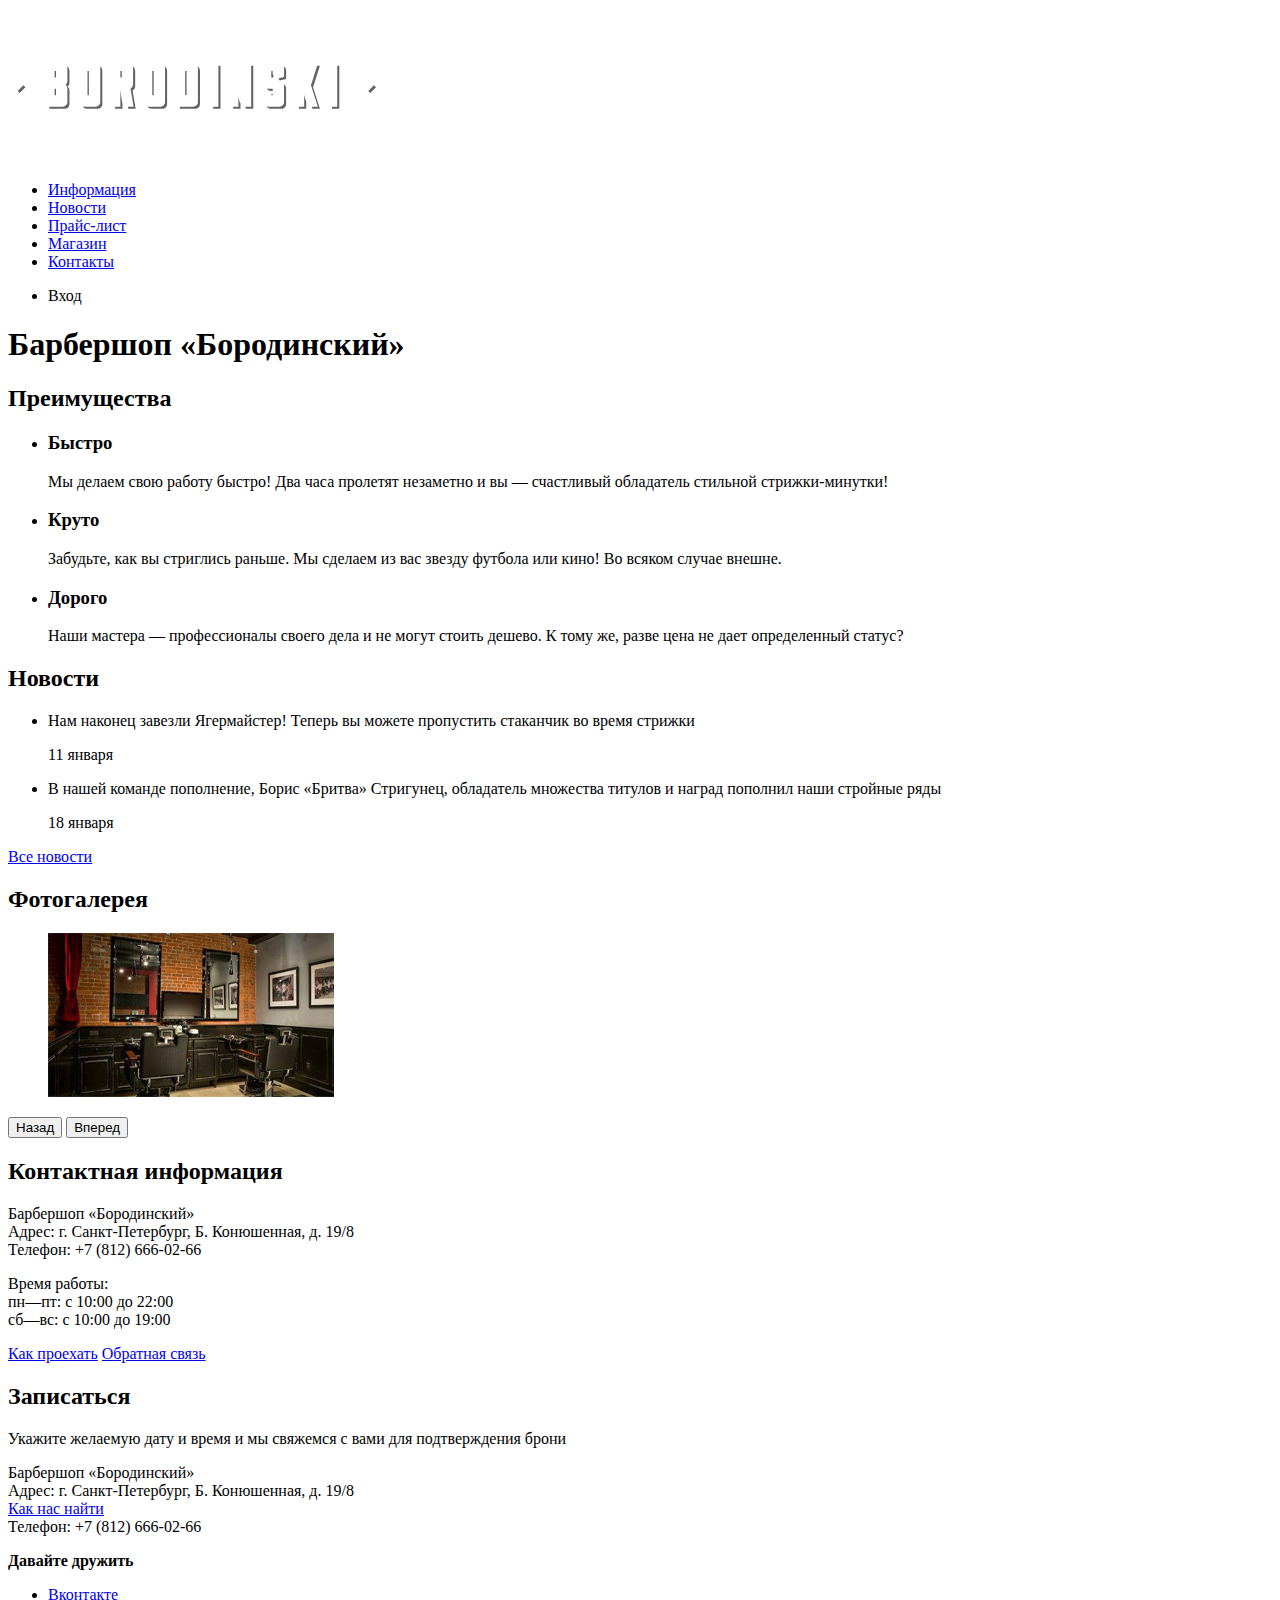
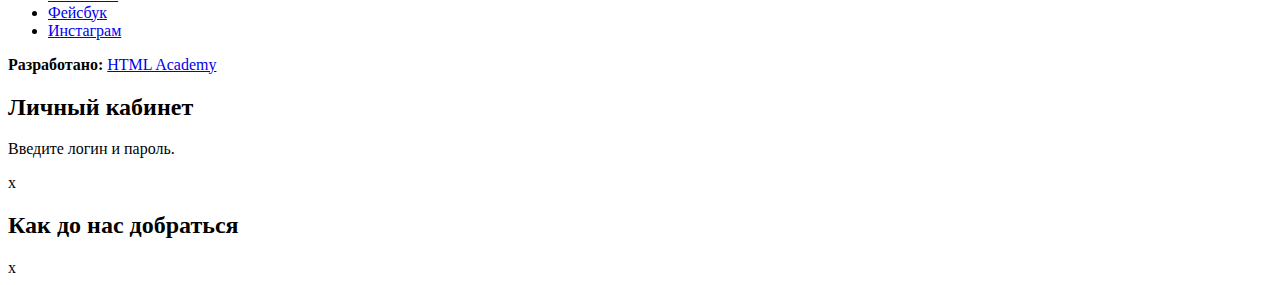
==== index.html @ 6d72dd19 "Start barber progect" ====
<!DOCTYPE html>
<html lang="ru">

<head>
    <meta charset="UTF-8">
    <meta name="viewport" content="width=device-width, initial-scale=1.0">
    <link rel="stylesheet" href="./style/style.css">
    <title>Барбершоп «Бородинский»</title>
</head>

<body>
    <header class="main-header">
        <nav class="main-navigation">
            <a class="main-header-logo">
                <img src="img/index-logo.svg" width="368" height="153" alt="Логотип «Бородинский»">
            </a>
            <ul class="site-navigation">
                <li><a href="info.html">Информация</a></li>
                <li> <a href="news.html">Новости</a> </li>
                <li> <a href="price.html">Прайс-лист</a> </li>
                <li> <a href="catalog.html">Магазин</a></li>
                <li> <a href="contacts.html">Контакты</a> </li>
            </ul>
            <ul>
                <li class="login-link">Вход</li>
            </ul>
        </nav>
    </header>
    <main class="container">
        <h1 class="visually-hiden"> Барбершоп «Бородинский» </h1>
        <section class="features">
            <h2 class="visually-hiden">Преимущества</h2>
            <ul class="features-list">
                <li class="feature-item">
                    <h3> Быстро</h3>
                    <p>Мы делаем свою работу быстро! Два часа пролетят незаметно
                        и вы — счастливый обладатель стильной стрижки-минутки!</p>
                </li>
                <li class="faeture-item">
                    <h3>Круто</h3>
                    <p> Забудьте, как вы стриглись раньше.
                        Мы сделаем из вас звезду футбола или кино!
                        Во всяком случае внешне.
                    </p>
                </li>
                <li class="faeture-item">
                    <h3>Дорого</h3>
                    <p> Наши мастера — профессионалы своего дела и не могут стоить дешево.
                        К тому же, разве цена не дает определенный статус?</p>
                </li>
            </ul>
        </section>
        <section class="news">
            <h2>Новости</h2>
            <ul class="news-list">
                <li class="news-item">
                    <p> Нам наконец завезли Ягермайстер!
                        Теперь вы можете пропустить стаканчик во время стрижки</p>
                    <time datetime="2016-01-11">11 января</time>
                </li>
                <li class="news-item">
                    <p>В нашей команде пополнение, Борис «Бритва» Стригунец,
                        обладатель множества титулов и наград пополнил наши стройные ряды</p>
                    <time datetime="2016-01-18">18 января</time>
                </li>
            </ul>
        </section>
        <a class="button" href="news.html"> Все новости</a>
        <section class="gallery">
            <h2>Фотогалерея</h2>
            <figure class="gallery-content">
                <a href="#"><img src="img/studio.png" width="286" height="164" alt="Интерьер"> </a>
            </figure>
            <button class="gallery-button-back">Назад</button>
            <button class="gallery-button-next">Вперед</button>
        </section>
        <section class="contacts">
            <h2>Контактная информация</h2>
            <p>
                Барбершоп «Бородинский»<br>
                Адрес: г. Санкт-Петербург, Б. Конюшенная, д. 19/8<br>
                Телефон: +7 (812) 666-02-66
            </p>
            <p>
                Время работы:<br>
                пн—пт: с 10:00 до 22:00<br>
                сб—вс: с 10:00 до 19:00<br>
            </p>
            <a class="button" href="map.html">Как проехать</a>
            <a class="button" href="contacts.html">Обратная связь</a>
        </section>
        <section class="appointment">
            <h2>Записаться</h2>
            <p class="appointment-info">Укажите желаемую дату и время и
                мы свяжемся с вами для подтверждения брони</p>
            <!--form-->
        </section>
        <footer class="main-footer">
            <p class="footer-contacts">
                Барбершоп «Бородинский»<br>
                Адрес: г. Санкт-Петербург, Б. Конюшенная, д. 19/8<br>
                <a href="map.html">Как нас найти</a><br>
                Телефон: +7 (812) 666-02-66
            </p>
            <div class="footer-social">
                <b>Давайте дружить</b>
                <ul>
                    <li><a class="social-button" href="#">Вконтакте</a></li>
                    <li><a class="social-button" href="#">Фейсбук</a></li>
                    <li><a class="social-button" href="#">Инстаграм</a></li>
                </ul>
            </div>
            <p class="fotter-copyright">
                <b>Разработано:</b>
                <a class="button" href="https://htmlacademy.ru">HTML Academy</a> </p>
        </footer>
        <section class="modal modal-login">
            <h2>Личный кабинет</h2>
            <p>Введите логин и пароль.</p>
            <!--form-->
            <span class="modal-close">x</span>
        </section>
        <section class="modal modal-map">
            <h2 class="visually-hidden">Как до нас добраться</h2>
            <span class="modal-close">x</span>
        </section>
    </main>

</body>

</html>
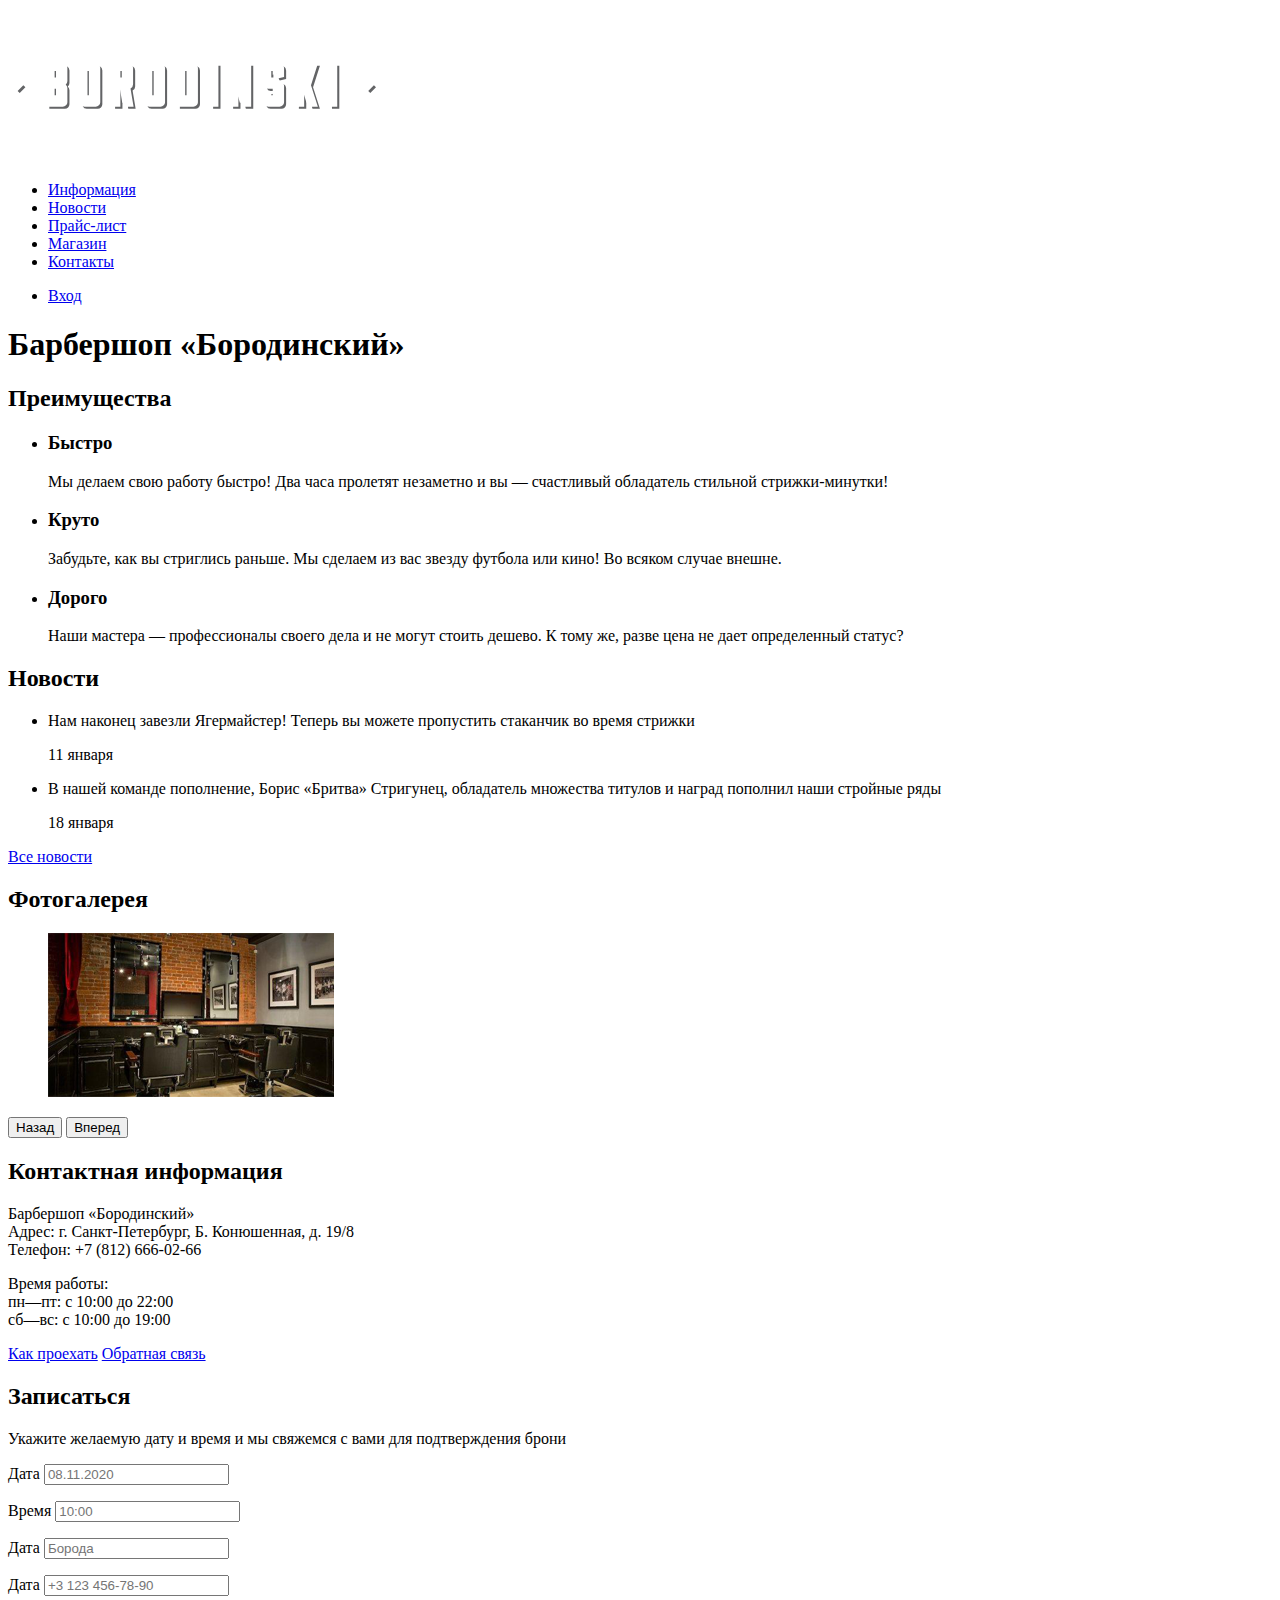
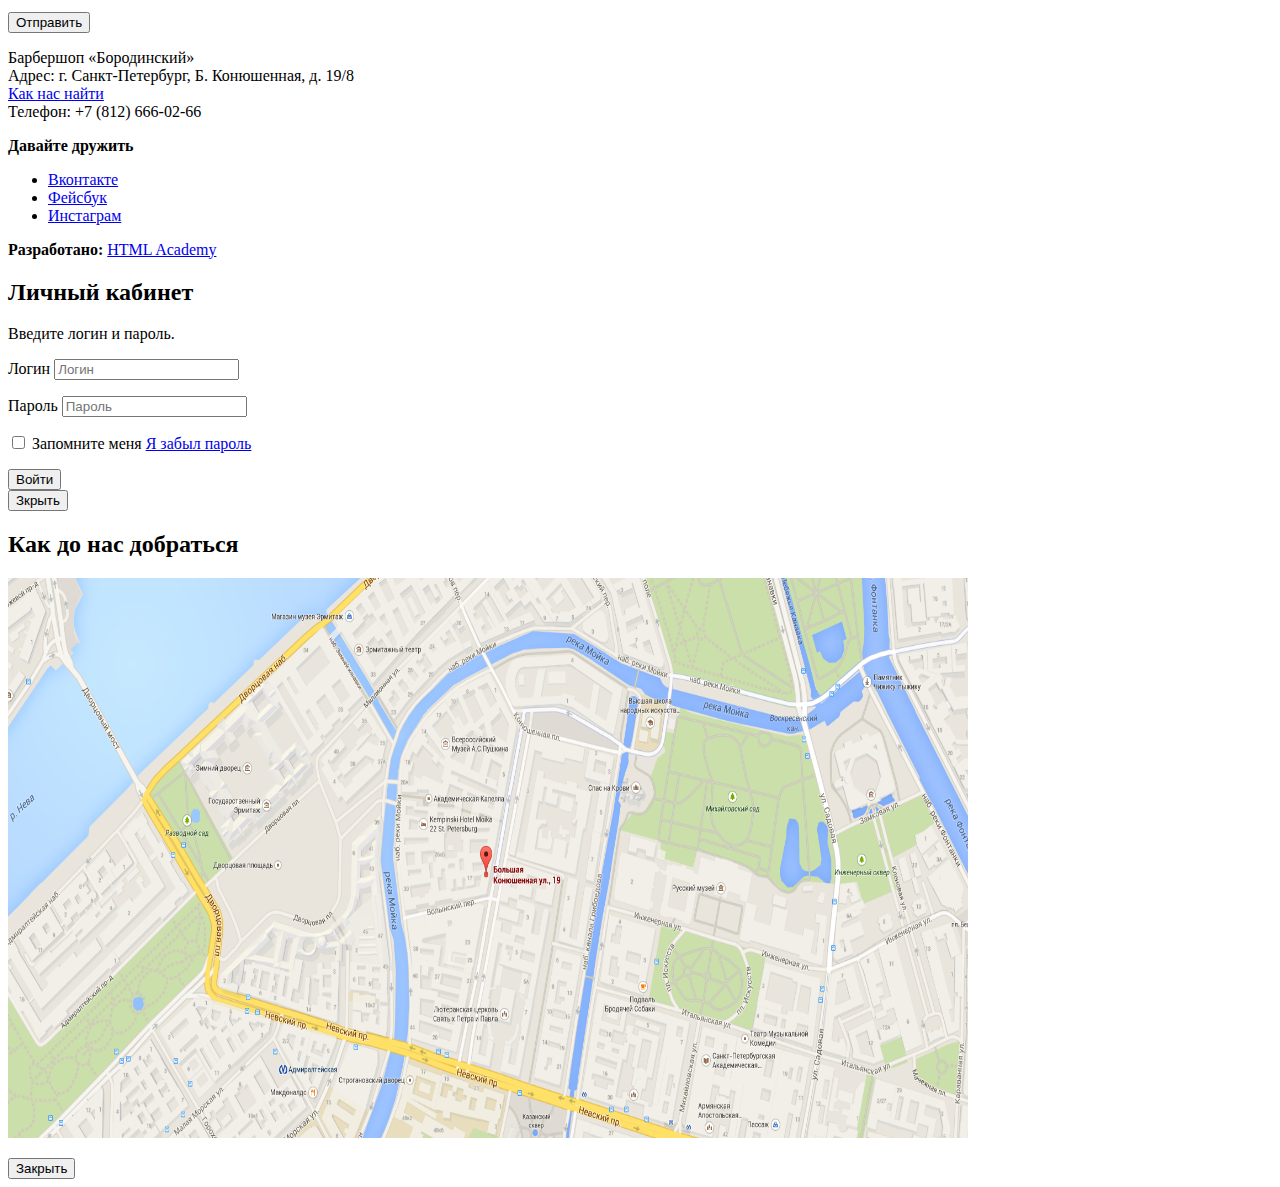
==== commit ca8ee24d: "Add shop and item page" ====
--- a/index.html
+++ b/index.html
@@ -18,11 +18,13 @@
                 <li><a href="info.html">Информация</a></li>
                 <li> <a href="news.html">Новости</a> </li>
                 <li> <a href="price.html">Прайс-лист</a> </li>
-                <li> <a href="catalog.html">Магазин</a></li>
+                <li> <a href="./pages/shop.html">Магазин</a></li>
                 <li> <a href="contacts.html">Контакты</a> </li>
             </ul>
             <ul>
-                <li class="login-link">Вход</li>
+
+                <li class="login-link">
+                    <a class="login-link" href="login.html">Вход</a> </li>
             </ul>
         </nav>
     </header>
@@ -71,8 +73,8 @@
             <figure class="gallery-content">
                 <a href="#"><img src="img/studio.png" width="286" height="164" alt="Интерьер"> </a>
             </figure>
-            <button class="gallery-button-back">Назад</button>
-            <button class="gallery-button-next">Вперед</button>
+            <button class="button gallery-button gallery-button-back" type="button">Назад</button>
+            <button class="button gallery-button gallery-button-next" type="button">Вперед</button>
         </section>
         <section class="contacts">
             <h2>Контактная информация</h2>
@@ -93,38 +95,80 @@
             <h2>Записаться</h2>
             <p class="appointment-info">Укажите желаемую дату и время и
                 мы свяжемся с вами для подтверждения брони</p>
-            <!--form-->
-        </section>
-        <footer class="main-footer">
-            <p class="footer-contacts">
-                Барбершоп «Бородинский»<br>
-                Адрес: г. Санкт-Петербург, Б. Конюшенная, д. 19/8<br>
-                <a href="map.html">Как нас найти</a><br>
-                Телефон: +7 (812) 666-02-66
-            </p>
-            <div class="footer-social">
-                <b>Давайте дружить</b>
-                <ul>
-                    <li><a class="social-button" href="#">Вконтакте</a></li>
-                    <li><a class="social-button" href="#">Фейсбук</a></li>
-                    <li><a class="social-button" href="#">Инстаграм</a></li>
-                </ul>
-            </div>
-            <p class="fotter-copyright">
-                <b>Разработано:</b>
-                <a class="button" href="https://htmlacademy.ru">HTML Academy</a> </p>
-        </footer>
-        <section class="modal modal-login">
-            <h2>Личный кабинет</h2>
-            <p>Введите логин и пароль.</p>
-            <!--form-->
-            <span class="modal-close">x</span>
-        </section>
-        <section class="modal modal-map">
-            <h2 class="visually-hidden">Как до нас добраться</h2>
-            <span class="modal-close">x</span>
+            <form class="appointment-form" action="https://echo.htmlacademy.ru" method="POST">
+                <p class="appointment-item">
+                    <label for="appointment-date">Дата</label>
+                    <input id="appointment-date" type="text" name="date" value="" placeholder="08.11.2020">
+                </p>
+                <p class="appointment-item">
+                    <label for="appointment-time">Время</label>
+                    <input id="appointment-time" type="text" name="time" value="" placeholder="10:00">
+                </p>
+                <p class="appointment-item">
+                    <label for="appointment-name">Дата</label>
+                    <input id="appointment-name" type="text" name="name" value="" placeholder="Борода">
+                </p>
+                <p class="appointment-item">
+                    <label for="appointment-phone">Дата</label>
+                    <input id="appointment-phone" type="text" name="phone" value="" placeholder="+3 123 456-78-90">
+                </p>
+                <button class="button" type="submit">Отправить</button>
+            </form>
+
         </section>
     </main>
+
+    <footer class="main-footer">
+        <p class="footer-contacts">
+            Барбершоп «Бородинский»<br>
+            Адрес: г. Санкт-Петербург, Б. Конюшенная, д. 19/8<br>
+            <a href="map.html">Как нас найти</a><br>
+            Телефон: +7 (812) 666-02-66
+        </p>
+        <div class="footer-social">
+            <b>Давайте дружить</b>
+            <ul>
+                <li><a class="social-button" href="#">Вконтакте</a></li>
+                <li><a class="social-button" href="#">Фейсбук</a></li>
+                <li><a class="social-button" href="#">Инстаграм</a></li>
+            </ul>
+        </div>
+        <p class="fotter-copyright">
+            <b>Разработано:</b>
+            <a class="button" href="https://htmlacademy.ru">HTML Academy</a> </p>
+    </footer>
+    <section class="modal modal-login">
+        <h2>Личный кабинет</h2>
+        <p>Введите логин и пароль.</p>
+        <form class="login-form" action="https://echo.htmlacademy.ru" method="POST">
+            <p>
+                <label class="visually-hidden" for="user-login">Логин</label>
+                <input class="login-icon-user" id="user-login" type="text" name="login" placeholder="Логин">
+            </p>
+            <p>
+                <label class="visually-hidden" for="user-password">Пароль</label>
+                <input class="login-icon-password" id="user-password" type="password" name="password"
+                    placeholder="Пароль">
+            </p>
+            <p class="login-password-info">
+                <label class="login-checkbox">
+                    <input type="checkbox" name="remember" class="visually-hidden">
+                    <span>Запомните меня</span>
+                </label>
+                <a class="restore" href="#">Я забыл пароль</a>
+            </p>
+            <button class="button" type="submit">Войти </button>
+        </form>
+        <button class="modal-close" type="button">Зкрыть</button>
+    </section>
+    <section class="modal modal-map">
+        <h2 class="visually-hidden">Как до нас добраться</h2>
+        <p>
+            <img src="./img/map.png" width="960" height="560" alt="Офис
+                компании по адресу ул. Большая Конюшенная 19/8, Санкт-Петербург">
+        </p>
+        <button class="modal-close">Закрыть</button>
+    </section>
 
 </body>
 
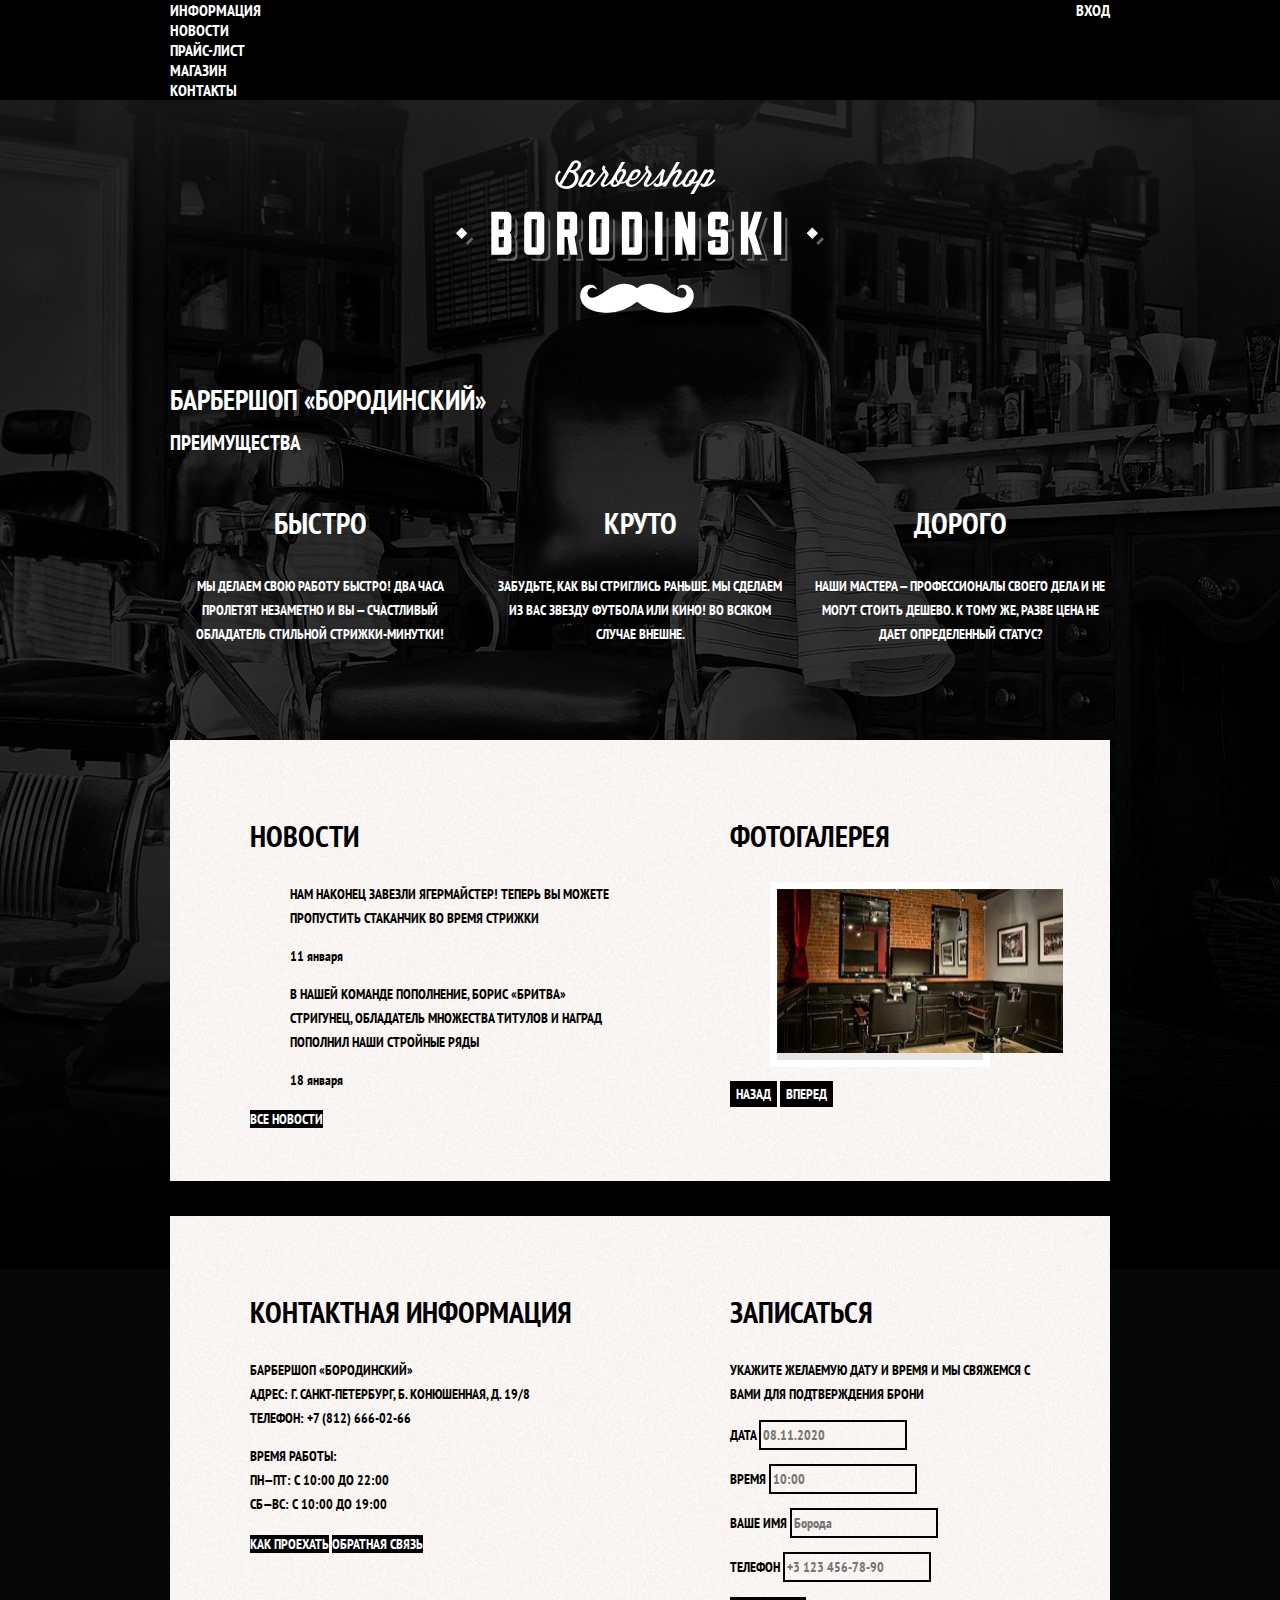
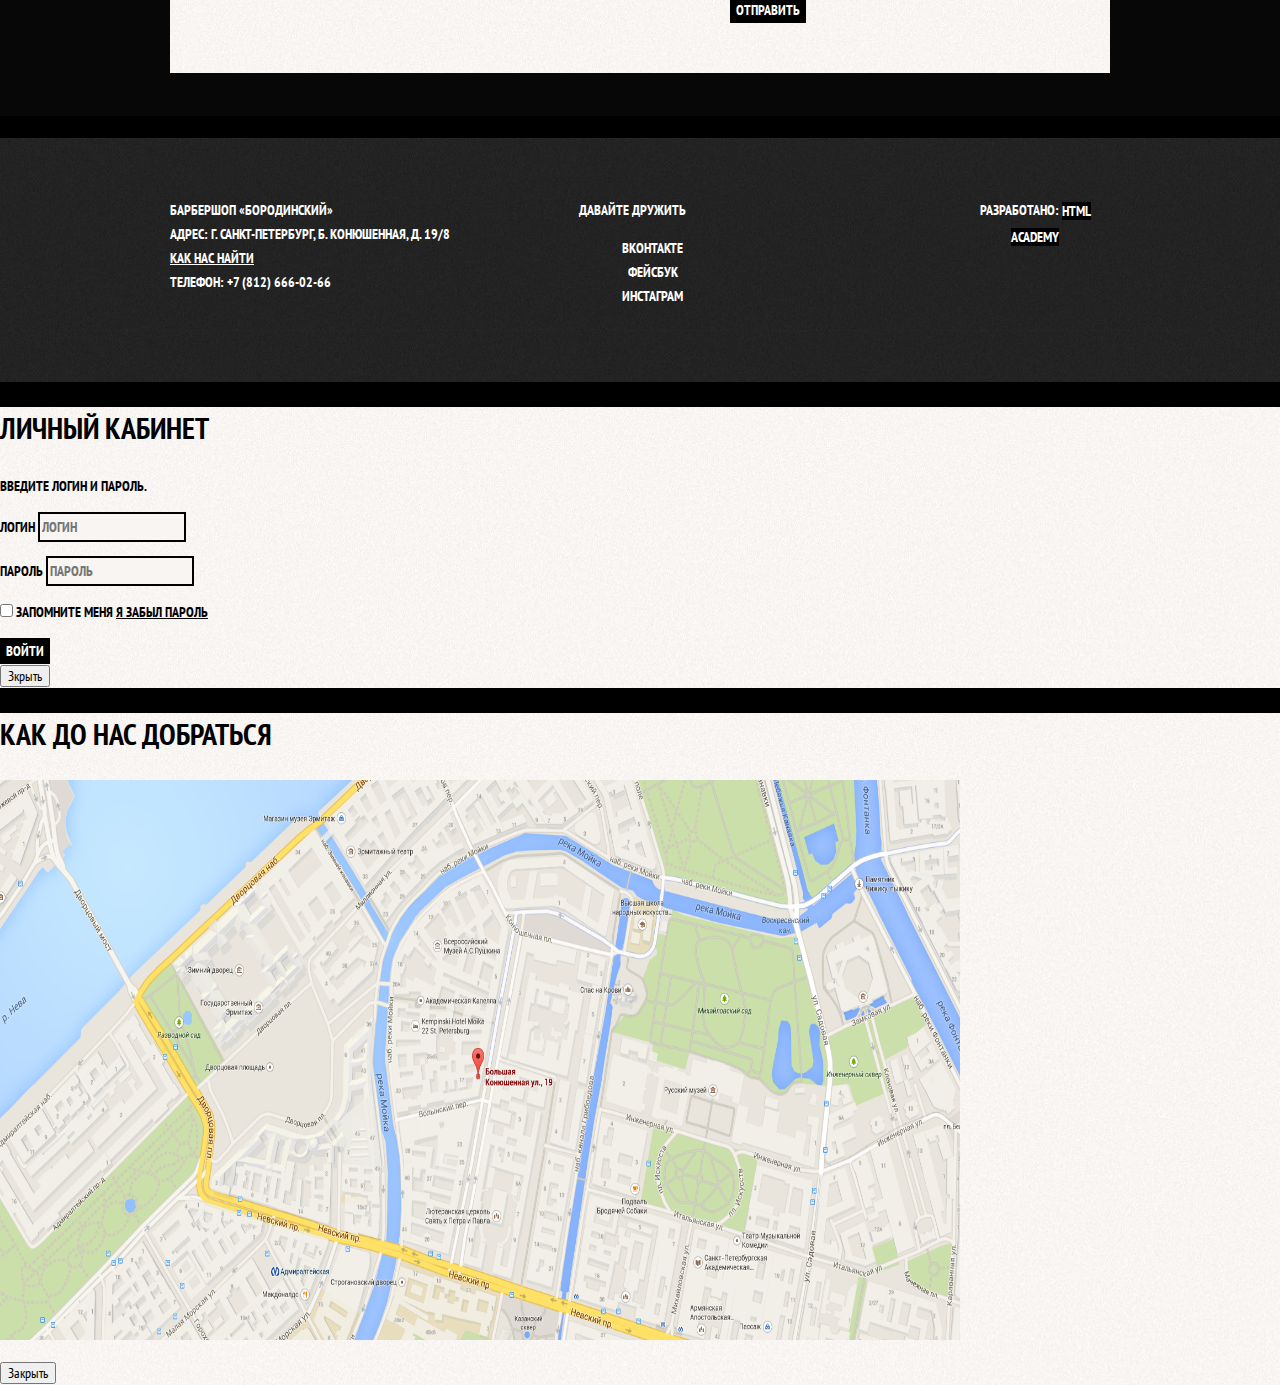
==== commit 6b3e3f6e: "Add style css" ====
--- a/index.html
+++ b/index.html
@@ -4,7 +4,10 @@
 <head>
     <meta charset="UTF-8">
     <meta name="viewport" content="width=device-width, initial-scale=1.0">
+    <link rel="preconnect" href="https://fonts.gstatic.com">
+    <link href="https://fonts.googleapis.com/css2?family=PT+Sans+Narrow:wght@400;700&display=swap" rel="stylesheet">
     <link rel="stylesheet" href="./style/style.css">
+    <link rel="stylesheet" href="./style/normalise.css">
     <title>Барбершоп «Бородинский»</title>
 </head>
 
@@ -14,18 +17,22 @@
             <a class="main-header-logo">
                 <img src="img/index-logo.svg" width="368" height="153" alt="Логотип «Бородинский»">
             </a>
-            <ul class="site-navigation">
-                <li><a href="info.html">Информация</a></li>
-                <li> <a href="news.html">Новости</a> </li>
-                <li> <a href="price.html">Прайс-лист</a> </li>
-                <li> <a href="./pages/shop.html">Магазин</a></li>
-                <li> <a href="contacts.html">Контакты</a> </li>
-            </ul>
-            <ul>
-
-                <li class="login-link">
-                    <a class="login-link" href="login.html">Вход</a> </li>
-            </ul>
+            <div class="main-navigation-wrapper">
+                <div class="container">
+                    <ul class="site-navigation">
+                        <li><a href="info.html">Информация</a></li>
+                        <li> <a href="news.html">Новости</a> </li>
+                        <li> <a href="price.html">Прайс-лист</a> </li>
+                        <li> <a href="./pages/shop.html">Магазин</a></li>
+                        <li> <a href="contacts.html">Контакты</a> </li>
+                    </ul>
+                    <ul class="user-navigation">
+                        <li class="login-link">
+                            <a class="login-link" href="login.html">Вход </a>
+                        </li>
+                    </ul>
+                </div>
+            </div>
         </nav>
     </header>
     <main class="container">
@@ -33,109 +40,115 @@
         <section class="features">
             <h2 class="visually-hiden">Преимущества</h2>
             <ul class="features-list">
-                <li class="feature-item">
+                <li class="features-item">
                     <h3> Быстро</h3>
                     <p>Мы делаем свою работу быстро! Два часа пролетят незаметно
                         и вы — счастливый обладатель стильной стрижки-минутки!</p>
                 </li>
-                <li class="faeture-item">
+                <li class="features-item">
                     <h3>Круто</h3>
                     <p> Забудьте, как вы стриглись раньше.
                         Мы сделаем из вас звезду футбола или кино!
                         Во всяком случае внешне.
                     </p>
                 </li>
-                <li class="faeture-item">
+                <li class="features-item">
                     <h3>Дорого</h3>
                     <p> Наши мастера — профессионалы своего дела и не могут стоить дешево.
                         К тому же, разве цена не дает определенный статус?</p>
                 </li>
             </ul>
         </section>
-        <section class="news">
-            <h2>Новости</h2>
-            <ul class="news-list">
-                <li class="news-item">
-                    <p> Нам наконец завезли Ягермайстер!
-                        Теперь вы можете пропустить стаканчик во время стрижки</p>
-                    <time datetime="2016-01-11">11 января</time>
-                </li>
-                <li class="news-item">
-                    <p>В нашей команде пополнение, Борис «Бритва» Стригунец,
-                        обладатель множества титулов и наград пополнил наши стройные ряды</p>
-                    <time datetime="2016-01-18">18 января</time>
-                </li>
-            </ul>
-        </section>
-        <a class="button" href="news.html"> Все новости</a>
-        <section class="gallery">
-            <h2>Фотогалерея</h2>
-            <figure class="gallery-content">
-                <a href="#"><img src="img/studio.png" width="286" height="164" alt="Интерьер"> </a>
-            </figure>
-            <button class="button gallery-button gallery-button-back" type="button">Назад</button>
-            <button class="button gallery-button gallery-button-next" type="button">Вперед</button>
-        </section>
-        <section class="contacts">
-            <h2>Контактная информация</h2>
-            <p>
-                Барбершоп «Бородинский»<br>
-                Адрес: г. Санкт-Петербург, Б. Конюшенная, д. 19/8<br>
-                Телефон: +7 (812) 666-02-66
-            </p>
-            <p>
-                Время работы:<br>
-                пн—пт: с 10:00 до 22:00<br>
-                сб—вс: с 10:00 до 19:00<br>
-            </p>
-            <a class="button" href="map.html">Как проехать</a>
-            <a class="button" href="contacts.html">Обратная связь</a>
-        </section>
-        <section class="appointment">
-            <h2>Записаться</h2>
-            <p class="appointment-info">Укажите желаемую дату и время и
-                мы свяжемся с вами для подтверждения брони</p>
-            <form class="appointment-form" action="https://echo.htmlacademy.ru" method="POST">
-                <p class="appointment-item">
-                    <label for="appointment-date">Дата</label>
-                    <input id="appointment-date" type="text" name="date" value="" placeholder="08.11.2020">
+        <div class="index-colums">
+            <section class="news">
+                <h2>Новости</h2>
+                <ul class="news-list">
+                    <li class="news-item">
+                        <p> Нам наконец завезли Ягермайстер!
+                            Теперь вы можете пропустить стаканчик во время стрижки</p>
+                        <time datetime="2016-01-11">11 января</time>
+                    </li>
+                    <li class="news-item">
+                        <p>В нашей команде пополнение, Борис «Бритва» Стригунец,
+                            обладатель множества титулов и наград пополнил наши стройные ряды</p>
+                        <time datetime="2016-01-18">18 января</time>
+                    </li>
+                </ul>
+                <a class="button" href="news.html"> Все новости</a>
+            </section>
+            <section class="gallery">
+                <h2>Фотогалерея</h2>
+                <figure class="gallery-content">
+                    <a href="#"><img src="img/studio.jpg" width="286" height="164" alt="Интерьер"> </a>
+                </figure>
+                <button class="button gallery-button gallery-button-back" type="button">Назад</button>
+                <button class="button gallery-button gallery-button-next" type="button">Вперед</button>
+            </section>
+        </div>
+        <div class="index-colums">
+            <section class="contacts">
+                <h2>Контактная информация</h2>
+                <p>
+                    Барбершоп «Бородинский»<br>
+                    Адрес: г. Санкт-Петербург, Б. Конюшенная, д. 19/8<br>
+                    Телефон: +7 (812) 666-02-66
                 </p>
-                <p class="appointment-item">
-                    <label for="appointment-time">Время</label>
-                    <input id="appointment-time" type="text" name="time" value="" placeholder="10:00">
+                <p>
+                    Время работы:<br>
+                    пн—пт: с 10:00 до 22:00<br>
+                    сб—вс: с 10:00 до 19:00<br>
                 </p>
-                <p class="appointment-item">
-                    <label for="appointment-name">Дата</label>
-                    <input id="appointment-name" type="text" name="name" value="" placeholder="Борода">
-                </p>
-                <p class="appointment-item">
-                    <label for="appointment-phone">Дата</label>
-                    <input id="appointment-phone" type="text" name="phone" value="" placeholder="+3 123 456-78-90">
-                </p>
-                <button class="button" type="submit">Отправить</button>
-            </form>
-
-        </section>
+                <a class="button" href="map.html">Как проехать</a>
+                <a class="button" href="contacts.html">Обратная связь</a>
+            </section>
+            <section class="appointment">
+                <h2>Записаться</h2>
+                <p class="appointment-info">Укажите желаемую дату и время и
+                    мы свяжемся с вами для подтверждения брони</p>
+                <form class="appointment-form" action="https://echo.htmlacademy.ru" method="POST">
+                    <p class="appointment-item">
+                        <label for="appointment-date">Дата</label>
+                        <input id="appointment-date" type="text" name="date" value="" placeholder="08.11.2020">
+                    </p>
+                    <p class="appointment-item">
+                        <label for="appointment-time">Время</label>
+                        <input id="appointment-time" type="text" name="time" value="" placeholder="10:00">
+                    </p>
+                    <p class="appointment-item">
+                        <label for="appointment-name">Ваше имя</label>
+                        <input id="appointment-name" type="text" name="name" value="" placeholder="Борода">
+                    </p>
+                    <p class="appointment-item">
+                        <label for="appointment-phone">Телефон</label>
+                        <input id="appointment-phone" type="text" name="phone" value="" placeholder="+3 123 456-78-90">
+                    </p>
+                    <button class="button" type="submit">Отправить</button>
+                </form>
+            </section>
+        </div>
     </main>
 
     <footer class="main-footer">
-        <p class="footer-contacts">
-            Барбершоп «Бородинский»<br>
-            Адрес: г. Санкт-Петербург, Б. Конюшенная, д. 19/8<br>
-            <a href="map.html">Как нас найти</a><br>
-            Телефон: +7 (812) 666-02-66
-        </p>
-        <div class="footer-social">
-            <b>Давайте дружить</b>
-            <ul>
-                <li><a class="social-button" href="#">Вконтакте</a></li>
-                <li><a class="social-button" href="#">Фейсбук</a></li>
-                <li><a class="social-button" href="#">Инстаграм</a></li>
-            </ul>
+        <div class="container">
+            <p class="footer-contacts">
+                Барбершоп «Бородинский»<br>
+                Адрес: г. Санкт-Петербург, Б. Конюшенная, д. 19/8<br>
+                <a href="map.html">Как нас найти</a><br>
+                Телефон: +7 (812) 666-02-66
+            </p>
+            <div class="footer-social">
+                <b>Давайте дружить</b>
+                <ul>
+                    <li><a class="social-button" href="#">Вконтакте</a></li>
+                    <li><a class="social-button" href="#">Фейсбук</a></li>
+                    <li><a class="social-button" href="#">Инстаграм</a></li>
+                </ul>
+            </div>
+            <p class="footer-copyright">
+                <b>Разработано:</b>
+                <a class="button" href="https://htmlacademy.ru">HTML Academy</a>
+            </p>
         </div>
-        <p class="fotter-copyright">
-            <b>Разработано:</b>
-            <a class="button" href="https://htmlacademy.ru">HTML Academy</a> </p>
     </footer>
     <section class="modal modal-login">
         <h2>Личный кабинет</h2>
--- a/style/style.css
+++ b/style/style.css
@@ -0,0 +1,527 @@
+body{
+    margin: 0;
+    padding: 0;
+
+    font-family: 'PT Sans Narrow', Arial, sans-serif ;
+    font-size: 14px;
+    line-height: 24px;
+    font-weight: 700;
+    color: #ffffff;
+    text-transform: uppercase;
+
+    background-color: #000000;
+    background-image: url("../img/bg-img.jpg");
+    background-position: top center;
+    background-repeat: no-repeat;
+}
+.inner-page {
+    color: #000000;
+
+    background-color: #f8f5f2;
+    background-image: url(../img/pattern-light.jpg);
+    background-position: 0 0;
+    background-repeat: repeat;
+
+}
+
+.main-header {
+    margin-bottom: 75px;
+}
+
+.inner-page .main-header {
+    margin-bottom: 50px;
+
+    background-color: #000000;
+}
+
+a{
+   text-decoration: none;
+}
+
+.button {
+    font: inherit;
+
+    text-align: center;
+    color: #ffffff;
+    vertical-align: middle;
+    text-transform: uppercase;
+
+    background-color: #000000;
+    border: none;
+}
+.button:hover,
+.button:focus,
+.button:active {
+    background-color: #663d15;
+}
+
+.main-navigation{
+    display: flex;
+    flex-direction: column;
+    align-items: center;
+
+    font-size: 16px;
+    line-height: 20px;
+    color: #ffffff;
+
+    background-color: transparent;
+}
+
+.inner-page .main-navigation {
+    display: flex;
+    align-items: flex-start;
+    flex-direction: row;
+}
+
+.main-header-logo {
+    order: 2;
+    width: 368px;
+    height: 153px;
+}
+
+.inner-page .main-navigation-logo {
+    order: 0;
+
+    width: 111px;
+    height: 24px;
+    padding: 23px 20px;
+}
+
+.main-navigation-wrapper {
+    width: 100%;
+    margin-bottom: 60px;
+
+    background-color: #000000;
+}
+
+.main-navigation-wrapper .container{
+    display: flex;
+    justify-content: space-between;
+}
+
+.site-navigation,
+.user-navigation{
+    list-style: none;
+    margin: 0;
+    padding: 0;
+}
+
+.site-navigation {
+    width: 620px; 
+}
+
+.user-navigation {
+    max-width: 140px;
+}
+
+.inner-page .user-navigation {
+    margin-left: auto;
+}
+
+.site-navigation a,
+.user-navigation a {
+color: #ffffff;
+}
+
+.site-navigation a:hover,
+.site-navigation a:focus,
+.user-navigation a:hover,
+.user-navigation a:focus {
+    background-color: #242424;
+}
+
+.container {
+    width: 940px;
+    margin: 0 auto;
+    padding: 0 10px;
+}
+
+.features {
+    margin-bottom: 80px;
+}
+
+.features-list {
+     display: flex;
+     justify-content: space-between;
+     margin: 0;
+     padding: 0;
+
+    list-style: none;
+
+}
+
+.features-item {
+    width: 300px;
+    text-align: center;
+}
+
+.features-item h3 {
+    font-size: 30px;
+    line-height: 42px;
+}
+
+.index-colums {
+    display: flex;
+    justify-content: space-between;
+    padding: 50px 80px;
+    margin-bottom: 35px;
+
+    color: #000000;
+
+    background-color: #f8f5f2;
+    background-image: url("../img/pattern-light.jpg");
+    background-position: 0 0;
+    background-repeat: repeat;
+}
+
+.index-colums h2 {
+    font-size: 30px;
+    line-height: 42px;
+}
+
+.news {
+    width: 380px;
+}
+
+.news-list{
+    list-style: none;
+}
+
+.news-item time {
+    text-transform: none;
+}
+
+.gallery {
+    width: 300px;
+}
+
+.gallery-content {
+    background-color: #e5e5e5;
+    border: 7px solid #ffffff;
+}
+
+.contacts {
+    width: 380px;
+}
+
+.appointment {
+    width: 300px;
+}
+
+.appointment-item input {
+    font: inherit;
+
+    background-color: transparent;
+    border: 2px solid #000000;
+}
+
+.appointment-item input:focus,
+.appointment-item input:active {
+    border-color: #663d15;
+}
+
+.page-title {
+    margin: 0;
+    margin-bottom: 15px;
+    padding: 0;
+
+    font-size: 30px;
+    line-height: 42px;
+}
+
+.breadcrumbs {
+    display: flex;
+
+    padding: 0;
+    margin: 0;
+    margin-bottom: 50px;
+
+    list-style: none;
+}
+
+.breadcrumbs a {
+    color: #000000;
+}
+
+.breadcrumbs a:hover,
+.breadcrumbs a:focus {
+    text-decoration: underline;
+}
+
+.breadcrumbs-current {
+    color: #aba9a7;
+}
+
+.catalog-colums {
+  display: flex;
+  justify-content: space-between;
+}
+
+.filters {
+  width: 180px;
+}
+.filter fieldset {
+    border: none; 
+}
+
+.filter legend {
+    font-size: 24px;
+    line-height: 30px;
+}
+
+.filter ul {
+    list-style: none;
+    line-height: 18px;
+}
+
+.filter-input:hover + label,
+.filter-input:focus + label {
+    color: #663d15;
+} 
+
+.filter-input:disabled + label {
+    color: #000000;
+
+    opacity: 0.5;
+}
+
+.catalog {
+    width: 700px;
+}
+ 
+.catalog-list {
+    display: flex;
+    flex-wrap: wrap;
+    padding: 0;
+    margin: 0;
+    margin-bottom: 25px;
+
+    list-style: none;
+}
+
+.catalog-item {
+    width: 220px;
+    margin-bottom: 20px;
+    margin-right: 20px;
+
+    background-color: #f8f8f8;
+    box-shadow: 0 0 10px rgba(0, 0, 0, 0.1);
+}
+
+.catalog-item:nth-child(3n) {
+    margin-right: 0;
+} 
+
+.catalog-item:hover {
+    box-shadow: 0 0 10px rgba(0, 0, 0, 0.2);
+}
+
+.catalog-item a {
+    color: #000000;
+}
+
+.catalog-item h3 {
+    font-size: 14px;
+    line-height: 18px;
+}
+
+.catalog-category {
+    text-transform: none;
+}
+
+.catalog-item-price b {
+    font-size: 14px;
+    line-height: 20px;
+    text-align: center;
+
+    background-color: #e5e5e5;
+}
+
+.catalog-item-price .button {
+    line-height: 20px;
+    color: #ffffff;
+}
+
+.pagination-list {
+    padding: 0;
+    margin: 0; 
+
+    list-style: none;
+}
+
+.pagination-item a {
+    color: #ffffff;
+
+    background-color: #000000;
+}
+
+.pagination-item a:hover,
+.pagination-item a:focus,
+.pagination-item a:active {
+    background-color: #663d15;
+}
+
+.pagination-item-current a {
+    color: #000000;
+
+    background-color: #ffffff;
+}
+
+.pagination-item-current a:hover,
+.pagination-item-current a:focus,
+.pagination-item-current a:active {
+    color: #000000;
+
+    background-color: #ffffff;
+}
+
+.product-photo-preview {
+    list-style: none;
+}
+
+.product-photo-preview li {
+    box-shadow: 0 0 10px 2px rgba(0, 0, 0, 0.1);
+}
+
+.product-photo-full {
+    box-shadow: 0 0 10px 2px rgba(0, 0, 0, 0.1);
+}
+
+.product-photos {
+    width: 460px;
+}
+
+.product-article {
+    text-align: right;
+    color: #aeaeae;
+}
+.product-price b {
+    line-height: 20px;
+    text-align: center;
+
+    background-color: #e5e5e5;
+}
+
+.product-info h3 {
+    font-size: 24px;
+    line-height: 30px;
+}
+
+.product-info ul {
+    list-style: none;
+}
+
+.product-info {
+    width: 390px;
+}
+
+.main-footer {
+    margin-top: 65px;
+    padding: 60px 0;
+
+    color: #ffffff;
+
+    background-color: #212121;
+    background-image: url("../img/pattern-dark.jpg");
+    background-position: 0 0;
+    background-repeat: repeat;
+}
+
+
+.main-footer .container {
+    display: flex;
+}
+
+.inner-page .main-footer {
+    margin-top: 45px;
+}
+
+
+.footer-contacts {
+  width: 320px;
+  margin: 0;
+  margin-right: 70px;
+}
+
+.footer-contacts a{   
+    color: #ffffff;
+    text-decoration: underline;
+}
+
+.footer-contacts a:hover,
+.footer-contacts a:focus {
+    text-decoration: none;
+}
+
+.footer-social {
+    width: 145px;
+
+    text-align: center;
+}
+
+.footer-social ul {
+    list-style: none;
+}
+
+.social-button {
+    color: #ffffff;
+}
+
+.footer-copyright {
+    width: 150px;
+    margin: 0;
+    margin-left: auto;
+
+    text-align: center;
+}
+
+.footer-copyright .button:hover,
+.footer-copyright .button:focus {
+    color: #000000;
+
+    background-color: #ffffff;
+}
+
+.modal {
+    color: #000000;
+
+    background-color: #f8f5f2;
+    background-image: url("../img/pattern-light.jpg");
+    background-position: 0 0;
+    background-repeat: repeat;
+}
+
+.modal h2 {
+    font-size: 30px;
+    line-height: 42px;
+}
+
+.login-form input[type= "text"],
+.login-form input[type="password"]{
+    font: inherit;
+    color: #000000;
+    text-transform: uppercase;
+
+    background-color: #f8f5f2;
+    border: 2px solid #000000;
+}
+.login-form input:focus{
+    border: 2px solid #663d15;
+}
+
+.login-checkbox:hover,
+.login-checkbox:focus {
+    color: #663d15;
+}
+
+.restore{
+    color: #000000;
+    text-decoration: underline;
+}
+
+.restore:hover,
+.restore:focus {
+    text-decoration: none;
+}
+
+
--- a/style/normalise.css
+++ b/style/normalise.css
@@ -0,0 +1,350 @@
+/*! normalize.css v8.0.1 | MIT License | github.com/necolas/normalize.css */
+
+/* Document
+   ========================================================================== */
+
+/**
+ * 1. Correct the line height in all browsers.
+ * 2. Prevent adjustments of font size after orientation changes in iOS.
+ */
+
+html {
+  line-height: 1.15; /* 1 */
+  -webkit-text-size-adjust: 100%; /* 2 */
+}
+
+/* Sections
+   ========================================================================== */
+
+/**
+ * Remove the margin in all browsers.
+ */
+
+body {
+  margin: 0;
+}
+
+/**
+ * Render the `main` element consistently in IE.
+ */
+
+main {
+  display: block;
+}
+
+/**
+ * Correct the font size and margin on `h1` elements within `section` and
+ * `article` contexts in Chrome, Firefox, and Safari.
+ */
+
+h1 {
+  font-size: 2em;
+  margin: 0.67em 0;
+}
+
+/* Grouping content
+   ========================================================================== */
+
+/**
+ * 1. Add the correct box sizing in Firefox.
+ * 2. Show the overflow in Edge and IE.
+ */
+
+hr {
+  box-sizing: content-box; /* 1 */
+  height: 0; /* 1 */
+  overflow: visible; /* 2 */
+}
+
+/**
+ * 1. Correct the inheritance and scaling of font size in all browsers.
+ * 2. Correct the odd `em` font sizing in all browsers.
+ */
+
+pre {
+  font-family: monospace, monospace; /* 1 */
+  font-size: 1em; /* 2 */
+}
+
+/* Text-level semantics
+   ========================================================================== */
+
+/**
+ * Remove the gray background on active links in IE 10.
+ */
+
+a {
+  background-color: transparent;
+}
+
+/**
+ * 1. Remove the bottom border in Chrome 57-
+ * 2. Add the correct text decoration in Chrome, Edge, IE, Opera, and Safari.
+ */
+
+abbr[title] {
+  border-bottom: none; /* 1 */
+  text-decoration: underline; /* 2 */
+  text-decoration: underline dotted; /* 2 */
+}
+
+/**
+ * Add the correct font weight in Chrome, Edge, and Safari.
+ */
+
+b,
+strong {
+  font-weight: bolder;
+}
+
+/**
+ * 1. Correct the inheritance and scaling of font size in all browsers.
+ * 2. Correct the odd `em` font sizing in all browsers.
+ */
+
+code,
+kbd,
+samp {
+  font-family: monospace, monospace; /* 1 */
+  font-size: 1em; /* 2 */
+}
+
+/**
+ * Add the correct font size in all browsers.
+ */
+
+small {
+  font-size: 80%;
+}
+
+/**
+ * Prevent `sub` and `sup` elements from affecting the line height in
+ * all browsers.
+ */
+
+sub,
+sup {
+  font-size: 75%;
+  line-height: 0;
+  position: relative;
+  vertical-align: baseline;
+}
+
+sub {
+  bottom: -0.25em;
+}
+
+sup {
+  top: -0.5em;
+}
+
+/* Embedded content
+   ========================================================================== */
+
+/**
+ * Remove the border on images inside links in IE 10.
+ */
+
+img {
+  border-style: none;
+}
+
+/* Forms
+   ========================================================================== */
+
+/**
+ * 1. Change the font styles in all browsers.
+ * 2. Remove the margin in Firefox and Safari.
+ */
+
+button,
+input,
+optgroup,
+select,
+textarea {
+  font-family: inherit; /* 1 */
+  font-size: 100%; /* 1 */
+  line-height: 1.15; /* 1 */
+  margin: 0; /* 2 */
+}
+
+/**
+ * Show the overflow in IE.
+ * 1. Show the overflow in Edge.
+ */
+
+button,
+input { /* 1 */
+  overflow: visible;
+}
+
+/**
+ * Remove the inheritance of text transform in Edge, Firefox, and IE.
+ * 1. Remove the inheritance of text transform in Firefox.
+ */
+
+button,
+select { /* 1 */
+  text-transform: none;
+}
+
+/**
+ * Correct the inability to style clickable types in iOS and Safari.
+ */
+
+button,
+[type="button"],
+[type="reset"],
+[type="submit"] {
+  -webkit-appearance: button;
+}
+
+/**
+ * Remove the inner border and padding in Firefox.
+ */
+
+button::-moz-focus-inner,
+[type="button"]::-moz-focus-inner,
+[type="reset"]::-moz-focus-inner,
+[type="submit"]::-moz-focus-inner {
+  border-style: none;
+  padding: 0;
+}
+
+/**
+ * Restore the focus styles unset by the previous rule.
+ */
+
+button:-moz-focusring,
+[type="button"]:-moz-focusring,
+[type="reset"]:-moz-focusring,
+[type="submit"]:-moz-focusring {
+  outline: 1px dotted ButtonText;
+}
+
+/**
+ * Correct the padding in Firefox.
+ */
+
+fieldset {
+  padding: 0.35em 0.75em 0.625em;
+}
+
+/**
+ * 1. Correct the text wrapping in Edge and IE.
+ * 2. Correct the color inheritance from `fieldset` elements in IE.
+ * 3. Remove the padding so developers are not caught out when they zero out
+ *    `fieldset` elements in all browsers.
+ */
+
+legend {
+  box-sizing: border-box; /* 1 */
+  color: inherit; /* 2 */
+  display: table; /* 1 */
+  max-width: 100%; /* 1 */
+  padding: 0; /* 3 */
+  white-space: normal; /* 1 */
+}
+
+/**
+ * Add the correct vertical alignment in Chrome, Firefox, and Opera.
+ */
+
+progress {
+  vertical-align: baseline;
+}
+
+/**
+ * Remove the default vertical scrollbar in IE 10+.
+ */
+
+textarea {
+  overflow: auto;
+}
+
+/**
+ * 1. Add the correct box sizing in IE 10.
+ * 2. Remove the padding in IE 10.
+ */
+
+[type="checkbox"],
+[type="radio"] {
+  box-sizing: border-box; /* 1 */
+  padding: 0; /* 2 */
+}
+
+/**
+ * Correct the cursor style of increment and decrement buttons in Chrome.
+ */
+
+[type="number"]::-webkit-inner-spin-button,
+[type="number"]::-webkit-outer-spin-button {
+  height: auto;
+}
+
+/**
+ * 1. Correct the odd appearance in Chrome and Safari.
+ * 2. Correct the outline style in Safari.
+ */
+
+[type="search"] {
+  -webkit-appearance: textfield; /* 1 */
+  outline-offset: -2px; /* 2 */
+}
+
+/**
+ * Remove the inner padding in Chrome and Safari on macOS.
+ */
+
+[type="search"]::-webkit-search-decoration {
+  -webkit-appearance: none;
+}
+
+/**
+ * 1. Correct the inability to style clickable types in iOS and Safari.
+ * 2. Change font properties to `inherit` in Safari.
+ */
+
+::-webkit-file-upload-button {
+  -webkit-appearance: button; /* 1 */
+  font: inherit; /* 2 */
+}
+
+/* Interactive
+   ========================================================================== */
+
+/*
+ * Add the correct display in Edge, IE 10+, and Firefox.
+ */
+
+details {
+  display: block;
+}
+
+/*
+ * Add the correct display in all browsers.
+ */
+
+summary {
+  display: list-item;
+}
+
+/* Misc
+   ========================================================================== */
+
+/**
+ * Add the correct display in IE 10+.
+ */
+
+template {
+  display: none;
+}
+
+/**
+ * Add the correct display in IE 10.
+ */
+
+[hidden] {
+  display: none;
+}
+
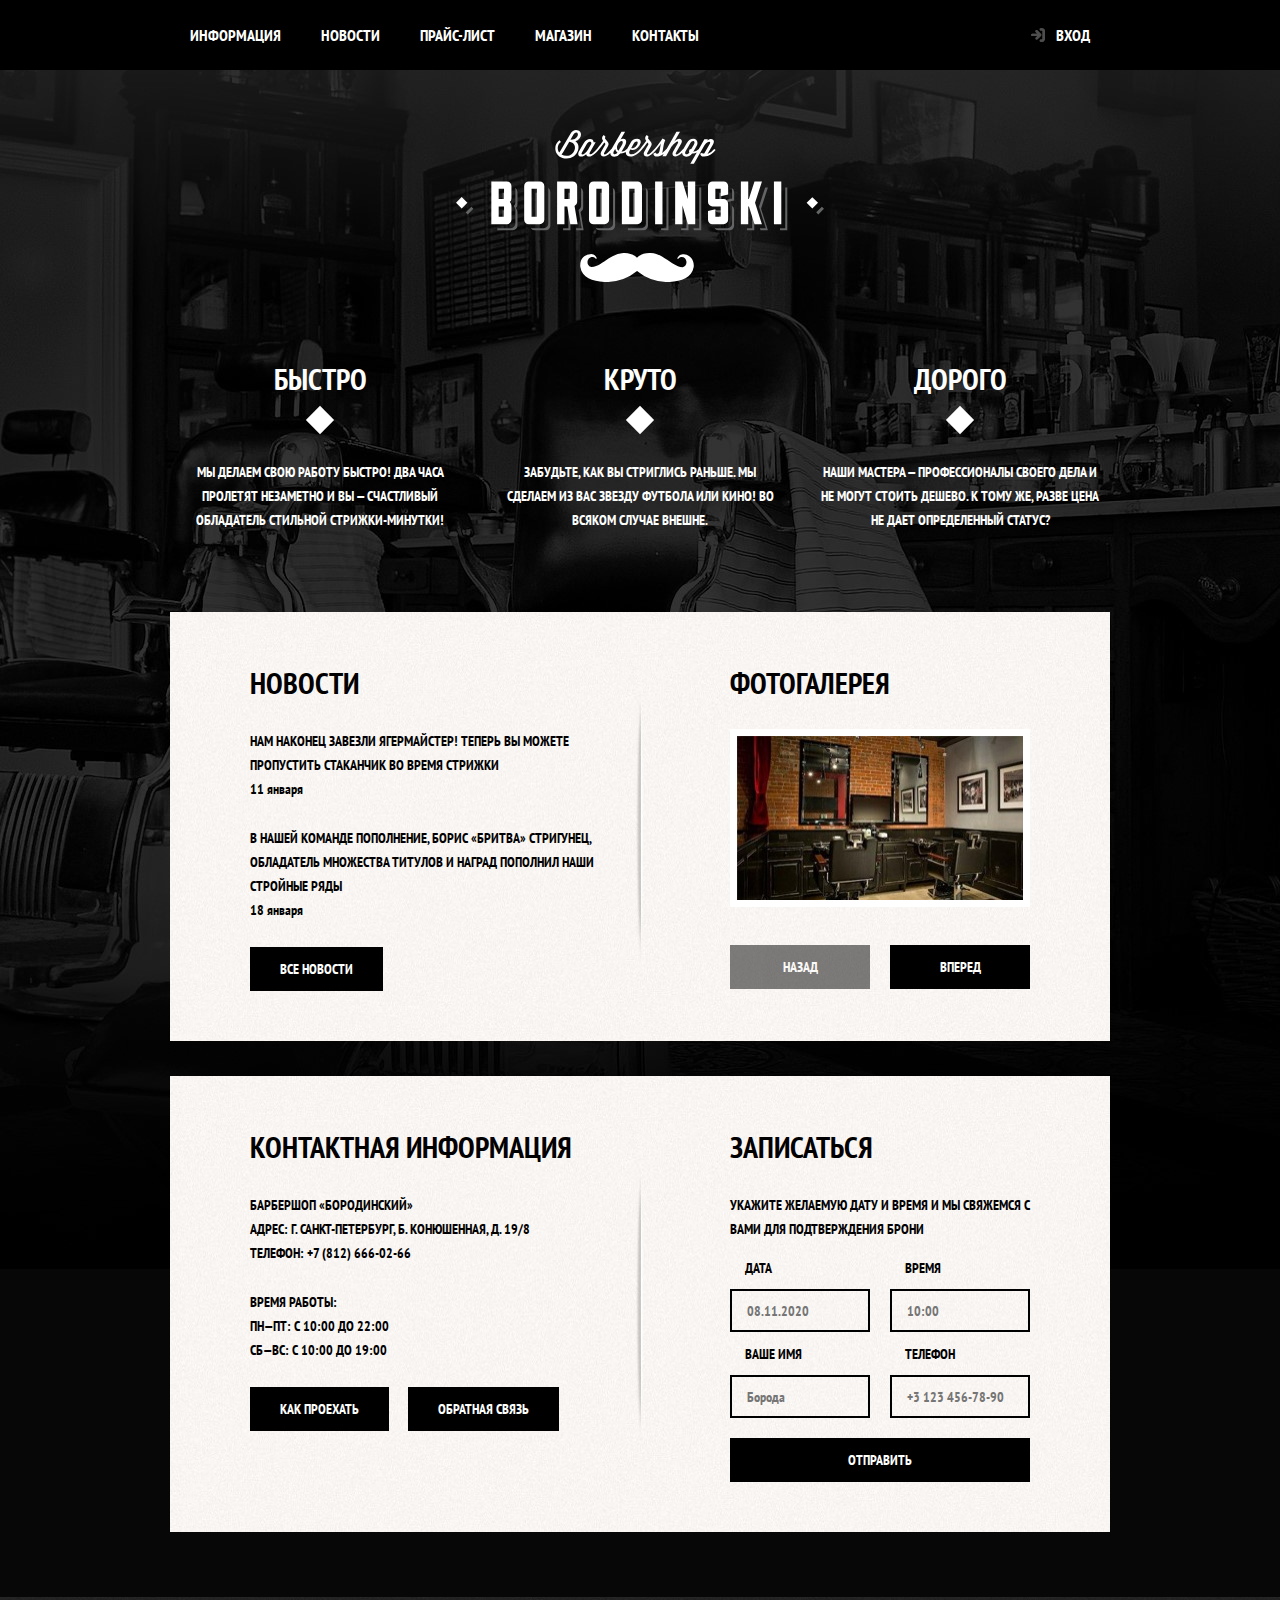
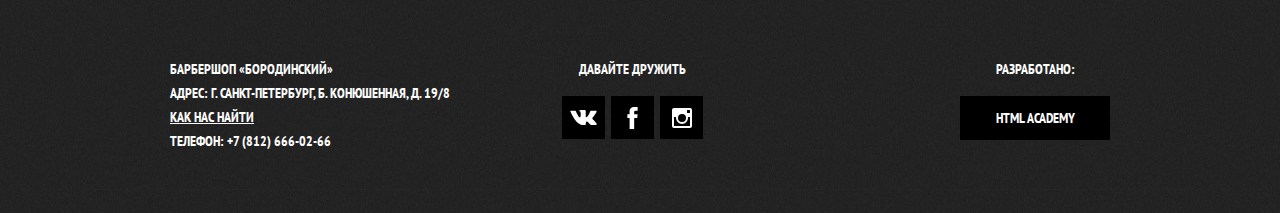
==== commit 383cd833: "Fixed: loyaut" ====
--- a/index.html
+++ b/index.html
@@ -27,7 +27,7 @@
                         <li> <a href="contacts.html">Контакты</a> </li>
                     </ul>
                     <ul class="user-navigation">
-                        <li class="login-link">
+                        <li>
                             <a class="login-link" href="login.html">Вход </a>
                         </li>
                     </ul>
@@ -36,9 +36,9 @@
         </nav>
     </header>
     <main class="container">
-        <h1 class="visually-hiden"> Барбершоп «Бородинский» </h1>
+        <h1 class="visually-hidden"> Барбершоп «Бородинский» </h1>
         <section class="features">
-            <h2 class="visually-hiden">Преимущества</h2>
+            <h2 class="visually-hidden">Преимущества</h2>
             <ul class="features-list">
                 <li class="features-item">
                     <h3> Быстро</h3>
@@ -78,11 +78,13 @@
             </section>
             <section class="gallery">
                 <h2>Фотогалерея</h2>
-                <figure class="gallery-content">
-                    <a href="#"><img src="img/studio.jpg" width="286" height="164" alt="Интерьер"> </a>
-                </figure>
-                <button class="button gallery-button gallery-button-back" type="button">Назад</button>
-                <button class="button gallery-button gallery-button-next" type="button">Вперед</button>
+                <div class="gallery-container">
+                    <figure class="gallery-content">
+                        <a href="#"><img src="img/studio.jpg" width="286" height="164" alt="Интерьер"> </a>
+                    </figure>
+                    <button class="button gallery-button gallery-button-back" type="button" disabled>Назад</button>
+                    <button class="button gallery-button gallery-button-next" type="button">Вперед</button>
+                </div>
             </section>
         </div>
         <div class="index-colums">
@@ -139,9 +141,42 @@
             <div class="footer-social">
                 <b>Давайте дружить</b>
                 <ul>
-                    <li><a class="social-button" href="#">Вконтакте</a></li>
-                    <li><a class="social-button" href="#">Фейсбук</a></li>
-                    <li><a class="social-button" href="#">Инстаграм</a></li>
+                    <li><a class="social-button" href="#"><span class="visually-hidden">Вконтакте</span>
+                            <svg xmlns="http://www.w3.org/2000/svg" width="27" height="15" viewBox="0 0 26.14 14.91">
+                                <path d="M26 13.47l-.09-.17a13.55 13.55 0 0 0-2.6-3q-.87-.83-1.1-1.12A1 1 0 0 1 22 8a10.27
+                             10.27 0 0 1 1.22-1.78l.88-1.16q2.35-3.13 2-4L26 .94a.8.8 0 0 0-.4-.22 2.14 2.14 0 0 
+                            0-.87 0h-3.92a.51.51 0 0 0-.27 0h-.3a.6.6 0 0 0-.15.14.93.93 0 0 0-.14.24 22.22 22.22
+                            0 0 1-1.46 3.06q-.5.84-.93 1.46a7 7 0 0 1-.71.91 4.94 4.94 0 0 1-.52.47q-.23.18-.35.15l-.23-.05a.9.9
+                            0 0 1-.31-.33 1.49 1.49 0 0 1-.16-.53V1.6a3.14 3.14 0 0 0 0-.62 2.12 2.12 0 0 0-.14-.44.73.73
+                             0 0 0-.28-.33 1.57 1.57 0 0 0-.46-.18A9 9 0 0 0 12.57 0a8.93 8.93 0 0 0-3.25.33 1.83 1.83 0 0
+                             0-.52.41q-.25.3-.07.33a1.67 1.67 0 0 1 1.16.59l.08.16a2.6 2.6 0 0 1 .19.63 6.32 6.32 0 0 1 .12
+                            1 10.59 10.59 0 0 1 0 1.7q-.07.71-.13 1.1a2.21 2.21 0 0 1-.18.64 2.69 2.69 0 0 1-.16.3l-.07.07a1
+                            1 0 0 1-.37.07.86.86 0 0 1-.46-.19 3.27 3.27 0 0 1-.56-.52 7 7 0 0 1-.66-.93q-.37-.6-.76-1.42l
+                            -.22-.39q-.2-.38-.56-1.11t-.62-1.43A.9.9 0 0 0 5.2.9h-.07a.93.93 0 0 0-.22-.16A1.44 1.44 0 0 0
+                             4.6.65L.87.68A1 1 0 0 0 .1.94L0 1a.44.44 0 0 0 0 .22 1.08 1.08 0 0 0 .08.37Q.9 3.53 1.86 5.31t1.66
+                            2.87Q4.23 9.27 5 10.24t1 1.24l.37.41.34.33a8.06 8.06 0 0 0 1 .78 16.34 16.34 0 0 0 1.4.9 7.6 7.6
+                             0 0 0 1.79.72 6.19 6.19 0 0 0 2 .22h1.57a1.08 1.08 0 0 0 .72-.3l.05-.07a.9.9 0 0 0 .1-.25 1.38
+                             1.38 0 0 0 0-.37 4.48 4.48 0 0 1 .09-1.05 2.77 2.77 0 0 1 .23-.71 1.74 1.74 0 0 1 .29-.4 1.19
+                            1.19 0 0 1 .23-.2h.11a.86.86 0 0 1 .77.21 4.52 4.52 0 0 1 .83.79q.39.47.93 1.05a6.41 6.41 0 0 0 1
+                            .87l.27.16a3.31 3.31 0 0 0 .71.3 1.53 1.53 0 0 0 .76.07l3.48-.05a1.58 1.58 0 0 0 .8-.17.68.68
+                             0 0 0 .34-.37 1.06 1.06 0 0 0 0-.46 1.71 1.71 0 0 0-.1-.36z" fill="#fff" />
+                            </svg>
+                        </a></li>
+                    <li><a class="social-button" href="#"><span class="visually-hidden">Фейсбук</span>
+                            <svg xmlns="http://www.w3.org/2000/svg" width="19" height="22" viewBox="0 0 10.15 21.74">
+                                <path d="M3.34 1.12A4.77 4.77 0 0 1 6.53 0h3.61v3.81H7.81a1.07 1.07 0 0 0-1.09.83v2.55h3.42c-.08
+                             1.23-.24 2.45-.41 3.67h-3v10.87H2.21V10.86H0V7.21h2.19V3.66a3.83 3.83 0 0 1 1.15-2.54z"
+                                    fill="#fff" />
+                            </svg>
+                        </a></li>
+                    <li><a class="social-button" href="#"><span class="visually-hidden">Инстаграм</span>
+                            <svg xmlns="http://www.w3.org/2000/svg" width="20" height="20" viewBox="0 0 20 20">
+                                <path d="M18 0H2a2 2 0 0 0-2 2v16a2 2 0 0 0 2 2h16a2 2 0 0 0 2-2V2a2 2 0 0 0-2-2zm-8 6a4 4 0
+                             1 1-4 4 4 4 0 0 1 4-4zM2.5 18a.47.47 0 0 1-.5-.5V9h2.1a3.4 3.4 0 0 0-.1 1 6 6 0 1 0 12
+                              0 3.4 3.4 0 0 0-.1-1H18v8.5a.47.47 0 0 1-.5.5zM18 4.5a.47.47 0 0 1-.5.5h-2a.47.47 0 0 
+                              1-.5-.5v-2a.47.47 0 0 1 .5-.5h2a.47.47 0 0 1 .5.5z" fill="#fff" />
+                            </svg>
+                        </a></li>
                 </ul>
             </div>
             <p class="footer-copyright">
@@ -152,7 +187,7 @@
     </footer>
     <section class="modal modal-login">
         <h2>Личный кабинет</h2>
-        <p>Введите логин и пароль.</p>
+        <p class="modal-description">Введите логин и пароль.</p>
         <form class="login-form" action="https://echo.htmlacademy.ru" method="POST">
             <p>
                 <label class="visually-hidden" for="user-login">Логин</label>
@@ -166,7 +201,8 @@
             <p class="login-password-info">
                 <label class="login-checkbox">
                     <input type="checkbox" name="remember" class="visually-hidden">
-                    <span>Запомните меня</span>
+                    <span class="checkbox-indicator"></span>
+                    Запомните меня
                 </label>
                 <a class="restore" href="#">Я забыл пароль</a>
             </p>
@@ -177,7 +213,7 @@
     <section class="modal modal-map">
         <h2 class="visually-hidden">Как до нас добраться</h2>
         <p>
-            <img src="./img/map.png" width="960" height="560" alt="Офис
+            <img src="./img/mapjpg.jpg" width="1738" height="783" alt="Офис
                 компании по адресу ул. Большая Конюшенная 19/8, Санкт-Петербург">
         </p>
         <button class="modal-close">Закрыть</button>
--- a/style/style.css
+++ b/style/style.css
@@ -1,4 +1,5 @@
 body{
+    min-width: 960px;
     margin: 0;
     padding: 0;
 
@@ -38,7 +39,34 @@
    text-decoration: none;
 }
 
+img {
+    max-width: 100%;
+    height: auto;
+}
+
+.visually-hidden:not(:focus):not(:active),
+input[type="checkbox"].visually-hidden,
+input[type="radio"].visually-hidden {
+    position: absolute;
+
+    width: 1px;
+    height: 1px;
+    margin: -1px;
+    border: 0px;
+    padding: 0px;
+
+    white-space: nowrap;
+
+    clip-path: inset(100%);
+    clip:rect(0 0 0 0);
+    overflow: hidden;
+
+}
+
 .button {
+    display: inline-block;
+    margin-right: 16px;
+    padding: 10px 30px;
     font: inherit;
 
     text-align: center;
@@ -55,6 +83,13 @@
     background-color: #663d15;
 }
 
+.button.disabled,
+.button:disabled {
+    cursor: default;
+    opacity: 0.5;
+    background-color: #000000;
+}
+
 .main-navigation{
     display: flex;
     flex-direction: column;
@@ -107,11 +142,38 @@
 }
 
 .site-navigation {
+    display: flex;
+    flex-wrap: wrap;
+    flex-direction: row;
+
     width: 620px; 
 }
 
+.site-navigation-current {
+   position: relative;
+}
+
+
+.site-navigation-current::after {
+    content: "";
+
+    position: absolute;
+    right: 20px;
+    bottom: -1px;
+    left: 20px;
+
+    height: 6px;
+    background-color: #ffffff;
+}
+
 .user-navigation {
+    display: flex;
     max-width: 140px;
+}
+
+.user-navigation .login-link {
+    position: relative;
+    padding-left: 50px;
 }
 
 .inner-page .user-navigation {
@@ -120,7 +182,35 @@
 
 .site-navigation a,
 .user-navigation a {
-color: #ffffff;
+    display: block;
+    padding: 25px 20px;
+    vertical-align: middle;
+
+    color: #ffffff;
+}
+
+
+.login-link::before {
+    content: "";
+
+    position: absolute;
+    top: 27px;
+    left: 24px;
+
+    width: 16px;
+    height: 18px;
+
+    background-image: url("../img/login.svg");
+    background-repeat: no-repeat;
+    background-position: 0 0;
+
+    opacity: 0.3;
+}
+
+.login-link:hover::before,
+.login-link:focus::before,
+.login-link:active::before {
+    opacity: 1;
 }
 
 .site-navigation a:hover,
@@ -128,6 +218,7 @@
 .user-navigation a:hover,
 .user-navigation a:focus {
     background-color: #242424;
+    
 }
 
 .container {
@@ -156,8 +247,32 @@
 }
 
 .features-item h3 {
+    position: relative;
+    
+    margin: 0;
+    margin-bottom: 60px;
+
     font-size: 30px;
     line-height: 42px;
+}
+
+.features-item h3::after {
+    content: "";
+
+    position: absolute;
+    bottom: -30px;
+    left: 50%;
+
+    width: 20px;
+    height: 20px;
+    margin-left: -10px;
+
+    background-color: #ffffff;
+    transform: rotate(45deg);
+}
+
+.features-item p {
+    margin: 0 10px;
 }
 
 .index-colums {
@@ -165,6 +280,689 @@
     justify-content: space-between;
     padding: 50px 80px;
     margin-bottom: 35px;
+
+    color: #000000;
+
+    background-color: #f8f5f2;
+    background-image: url("../img/devider.png"),
+                     url("../img/pattern-light.jpg");
+    background-position:center,  0 0;
+    background-repeat:no-repeat, repeat;
+}
+
+.index-colums h2 {
+    margin: 0px;
+    margin-bottom: 25px;
+
+    font-size: 30px;
+    line-height: 42px;
+}
+
+.news {
+    width: 380px;
+}
+
+.news-list{
+    margin: 0;
+    margin-bottom: 25px;
+    padding: 0px;
+
+    list-style: none;
+}
+
+.news-item {
+    margin-bottom: 25px;
+}
+
+.news-item p {
+    margin: 0px;
+}
+
+.news-item time {
+    text-transform: none;
+}
+
+.gallery {
+    width: 300px;
+}
+
+.gallery-content {
+    height: 164px;
+    margin: 0;
+
+    background-color: #e5e5e5;
+    border: 7px solid #ffffff;
+}
+
+.gallery-content img {
+    height: 164px;
+    width: 286px;
+}
+
+.gallery-container {
+    position: relative;
+
+    height: 260px;
+}
+
+.gallery-button {
+    box-sizing: border-box;
+    position: absolute;
+    bottom: 0;
+
+    width: 140px;
+    margin: 0;
+}
+
+.gallery-button-back{
+    left: 0;
+}
+
+.gallery-button-next{
+    right: 0;
+}
+
+.contacts {
+    width: 380px;
+}
+
+.contacts p {
+    margin: 0;
+    margin-bottom: 25px;
+
+}
+
+.appointment {
+    width: 300px;
+}
+
+.appointment-item {
+    width: 140px;
+    margin: 0;
+    margin-bottom: 10px;
+}
+
+.appointment-item label {
+    display: block;
+    margin-bottom: 9px;
+    margin-left: 15px;
+}
+
+.appointment-info {
+    margin: 0;
+    margin-bottom: 15px;
+}
+
+.appointment-form {
+    display: flex;
+    flex-wrap: wrap;
+    justify-content: space-between;
+}
+
+.appointment-item input {
+    box-sizing: border-box;
+    width: 140px;
+    padding-top: 8px;
+    padding-right: 15px;
+    padding-left: 15px;
+    padding-bottom: 7px;
+
+    font: inherit;
+
+    background-color: transparent;
+    border: 2px solid #000000;
+}
+
+.appointment .button {
+    display: block;
+    width: 100%;
+    margin-top: 10px;
+    margin-right: 0;
+}
+
+.appointment-item input:focus,
+.appointment-item input:active {
+    border-color: #663d15;
+}
+
+.page-title {
+    margin: 0;
+    margin-bottom: 15px;
+    padding: 0;
+
+    font-size: 30px;
+    line-height: 42px;
+}
+
+.breadcrumbs {
+    display: flex;
+    justify-content: flex-start;
+    flex-wrap: wrap;
+
+    padding: 0;
+    margin: 0;
+    margin-bottom: 50px;
+
+    list-style: none;
+}
+
+.breadcrumbs li {
+    position: relative;
+    margin-right: 42px;
+}
+
+.breadcrumbs li::after {
+    content:"";
+
+    position: absolute;
+    top: 7px;
+    right: -25px;
+    width: 8px;
+    height: 8px;
+
+    background-color: #000000;
+    transform: rotate(45deg);
+}
+
+.breadcrumbs li:last-child {
+    margin-right: 0;
+}
+
+.breadcrumbs a {
+    color: #000000;
+}
+
+.breadcrumbs a:hover,
+.breadcrumbs a:focus {
+    text-decoration: underline;
+}
+
+
+.breadcrumbs-current {
+    color: #aba9a7;
+}
+
+.breadcrumbs-current::after {
+    display: none;
+}
+
+.catalog-colums {
+  display: flex;
+  justify-content: space-between;
+}
+
+.filters {
+  width: 180px;
+}
+
+.filter fieldset {
+    margin: 0;
+    padding: 0;
+    margin-bottom: 30px;
+
+    border: none; 
+}
+
+.filter fieldset:first-child {
+    margin-bottom: 35px;
+}
+
+.filter legend {
+    margin-bottom: 25px;
+
+    font-size: 24px;
+    line-height: 30px;
+}
+
+.filter ul {
+    margin: 0;
+    padding: 0;
+
+    list-style: none;
+    line-height: 18px;
+}
+
+.filter-option {
+    margin-bottom: 19px;
+    padding-left: 45px;
+}
+
+.filter-option label {
+    position: relative;
+
+    display: block;
+
+    cursor: pointer;
+    user-select: none;
+}
+
+.filter-input-checkbox + label::before {
+    content: "";
+    position: absolute;
+    left: -42px;
+    top: 0px;
+
+    width: 16px;
+    height: 16px;
+
+    border: 2px solid #000000;
+}
+
+.filter-input-checkbox:checked +label::after {
+    content: "";
+
+    position: absolute;
+    top: 4px;
+    left: -38px;
+ 
+    width: 12px;
+    height: 12px;
+
+    background-image: url("../img/cross.svg");
+    background-position: 0 0;
+    background-repeat: no-repeat;
+}
+
+.filter-input-radio + label::before {
+    content: "";
+    position: absolute;
+    left: -42px;
+    top: 0px;
+
+    width: 16px;
+    height: 16px;
+
+    border: 2px solid #000000;
+    border-radius: 50%;
+}
+
+.filter-input-radio:checked + label::after {
+    content: "";
+
+    position: absolute;
+    top: 6px;
+    left: -36px;
+    
+    width: 8px;
+    height: 8px;
+
+    background-color: #000000;
+    border-radius: 50%;
+}
+
+
+.filter-input:hover + label,
+.filter-input:focus + label {
+    color: #663d15;
+} 
+
+.filter-input:disabled + label {
+    color: #000000;
+
+    opacity: 0.5;
+}
+
+.catalog {
+    width: 700px;
+}
+ 
+.catalog-list {
+    display: flex;
+    flex-wrap: wrap;
+    padding: 0;
+    margin: 0;
+    margin-bottom: 25px;
+
+    list-style: none;
+}
+
+.catalog-item {
+    width: 220px;
+    margin-bottom: 20px;
+    margin-right: 20px;
+
+    background-color: #f8f8f8;
+    box-shadow: 0 0 10px rgba(0, 0, 0, 0.1);
+}
+
+.catalog-item:nth-child(3n) {
+    margin-right: 0;
+} 
+
+.catalog-item:hover {
+    box-shadow: 0 0 10px rgba(0, 0, 0, 0.2);
+}
+
+.catalog-item a {
+    display: flex;
+    flex-direction: column;
+
+    color: #000000;
+}
+
+.catalog-item h3 {
+    order: 1;
+    margin-top: 17px;
+    margin-bottom: 12px;
+    margin-left: 16px;
+    margin-right: 15px; 
+
+    font-size: 14px;
+    line-height: 18px;
+}
+
+.catalog-category {
+    display: block;
+    text-transform: none;
+}
+
+.catalog-item-image {
+    width: 220px;
+    height: 165px;
+    margin: 0;
+}
+
+.catalog-item-price {
+    display: flex;
+    margin: 15px;
+    margin-top: 0;
+}
+
+.catalog-item-price b {
+    width: 112px;
+    padding: 13px 25px 11px;
+
+    font-size: 14px;
+    line-height: 20px;
+    text-align: center;
+
+    background-color: #e5e5e5;
+}
+
+.catalog-item-price .button {
+    width: 50px;
+    padding: 13px 18px 11px;
+    margin-right: 0px;
+
+    line-height: 20px;
+    color: #ffffff;
+}
+
+.pagination-list {
+    display: flex;
+    flex-wrap: wrap;
+
+    padding: 0;
+    margin: 0; 
+
+    list-style: none;
+}
+
+.pagination-item {
+    margin-right: 5px;
+}
+
+.pagination-item:last-child {
+    margin-right: 0px;
+}
+
+.pagination-item a {
+    display: block;
+   padding: 10px 19px;
+
+    color: #ffffff;
+
+    background-color: #000000;
+}
+
+.pagination-item a:hover,
+.pagination-item a:focus,
+.pagination-item a:active {
+    background-color: #663d15;
+}
+
+.pagination-item-current a {
+    color: #000000;
+
+    background-color: #ffffff;
+}
+
+.pagination-item-current a:hover,
+.pagination-item-current a:focus,
+.pagination-item-current a:active {
+    color: #000000;
+
+    background-color: #ffffff;
+}
+
+.product-photo-preview {
+    display: flex; 
+    padding: 0px;
+    margin: 0px;
+
+    list-style: none;
+}
+
+.product-photo-preview li {
+    width: 140px;
+    height: 149px;
+    margin-right: 20px;
+
+    box-shadow: 0 0 10px 2px rgba(0, 0, 0, 0.1);
+}
+
+.product-photo-preview li:last-child {
+    margin-right: 0px;
+}
+
+.product-photo-full {
+    width: 460px;
+    height: 498px;
+    margin: 0px;
+    margin-bottom: 20px;
+
+    box-shadow: 0 0 10px 2px rgba(0, 0, 0, 0.1);
+}
+
+.product-photos {
+    width: 460px;
+}
+
+.product-description {
+    display: flex;
+    justify-content: space-between;
+
+    padding-right: 10px;
+    margin-bottom: 29px;
+}
+
+.product-description p {
+    width: 200px;
+}
+
+.product-article {
+    text-align: right;
+    color: #aeaeae;
+}
+.product-price b {
+    width: 112px;
+    padding-top: 13px;
+    padding-bottom: 11px;
+    padding-left: 36px;
+    padding-right: 36px;
+
+    line-height: 20px;
+    text-align: center;
+
+    background-color: #e5e5e5;
+
+    box-sizing: border-box;
+}
+
+.product-price .button {
+    padding-left: 17px;
+    padding-right: 17px;
+}
+
+.product-info .product-text {
+    margin-bottom: 35px;
+}
+
+.product-info h3 {
+    margin: 0px;
+    margin-bottom: 27px;
+
+    font-size: 24px;
+    line-height: 30px;
+}
+
+.product-info ul {
+    margin: 0px;
+    padding: 0px;
+    list-style: none;
+}
+
+.product-info li {
+    position: relative;
+    padding-left: 23px;
+}
+
+.product-info li::before {
+    content: "";
+    position: absolute;
+    top: 7px;
+    left: 2px;
+
+    width: 8px;
+    height: 8px;
+
+    background-color: #000000;
+
+    transform: rotate(45deg);
+}
+
+.product-info {
+    padding-top: 23px;
+    width: 390px;
+}
+
+.product-info .product-price {
+    display: flex;
+    margin-bottom: 63px;
+}
+
+.product-info p {
+    margin: 0px;
+}
+
+.main-footer {
+    margin-top: 65px;
+    padding: 60px 0;
+
+    color: #ffffff;
+
+    background-color: #212121;
+    background-image: url("../img/pattern-dark.jpg");
+    background-position: 0 0;
+    background-repeat: repeat;
+}
+
+
+.main-footer .container {
+    display: flex;
+}
+
+.inner-page .main-footer {
+    margin-top: 45px;
+}
+
+
+.footer-contacts {
+  width: 320px;
+  margin: 0;
+  margin-right: 70px;
+}
+
+.footer-contacts a{   
+    color: #ffffff;
+    text-decoration: underline;
+}
+
+.footer-contacts a:hover,
+.footer-contacts a:focus {
+    text-decoration: none;
+}
+
+.footer-social {
+    width: 145px;
+
+    text-align: center;
+}
+
+.footer-social ul {
+    display: flex;
+    width: 141px;
+    flex-wrap: wrap;
+    justify-content: space-between;
+    list-style: none;
+    margin: 0 auto;
+    padding: 0;
+}
+
+.social-button {
+    display: flex;
+    align-items: center;
+    justify-content: center;
+    width: 43px;
+    height: 43px;
+
+    background-color: #000000;
+
+}
+
+.social-button:hover,
+.social-button:focus {
+    background-color: #ffffff;
+}
+
+.social-button:hover path,
+.social-button:focus path {
+    fill: #000000;
+} 
+
+.footer-social b {
+    display: block;
+    margin-bottom: 15px;
+}
+
+.footer-copyright {
+    width: 150px;
+    margin: 0;
+    margin-left: auto;
+
+    text-align: center;
+}
+
+.footer-copyright .button {
+    display: block;
+    margin-right: 0px;
+    margin-top: 15px;
+}
+
+.footer-social b {
+    display: block;
+    margin-bottom: 15px;
+}
+
+.footer-copyright .button:hover,
+.footer-copyright .button:focus {
+    color: #000000;
+
+    background-color: #ffffff;
+}
+
+.modal {
+    position: fixed;
 
     color: #000000;
 
@@ -172,332 +970,82 @@
     background-image: url("../img/pattern-light.jpg");
     background-position: 0 0;
     background-repeat: repeat;
-}
-
-.index-colums h2 {
+    box-shadow: 0 30px 50px rgba(0, 0, 0, 0.7)
+}
+
+.modal-login {
+    top: 120px;
+    left: 50%;
+    transform: translate(-50%);
+    
+    display: none;
+
+    width: 300px;
+    padding: 50px 80px;
+}
+
+.modal-close {
+    position: absolute;
+    top: 0px;
+    right: -34px;
+
+    width: 22px;
+    height: 22px;
+
+    font-size: 0px;
+
+    background-color: transparent;
+    border: 0px;
+
+    cursor: pointer;
+}
+
+.modal-close::before,
+.modal-close::after {
+    content: "";
+
+    position: absolute;
+    width: 19px;
+    height: 3px;
+    top: 10px;
+    left: 2px;
+
+    background-color: #f8f5f2;
+}
+
+.modal-close::before {
+    transform: rotate(45deg);
+}
+
+.modal-close::after {
+    transform: rotate(-45deg);
+}
+
+.modal-login h2 {
+    margin: 0px;
+    margin-bottom: 20px;
+
     font-size: 30px;
     line-height: 42px;
 }
 
-.news {
-    width: 380px;
-}
-
-.news-list{
-    list-style: none;
-}
-
-.news-item time {
-    text-transform: none;
-}
-
-.gallery {
+.modal-description {
+    margin: 0px;
+    margin-bottom: 10px;
+}
+
+.login-form p {
+    margin: 0px;
+    margin-bottom: 10px;
+}
+
+.login-form input[type="text"],
+.login-form input[type="password"] {
+    box-sizing: border-box;
     width: 300px;
-}
-
-.gallery-content {
-    background-color: #e5e5e5;
-    border: 7px solid #ffffff;
-}
-
-.contacts {
-    width: 380px;
-}
-
-.appointment {
-    width: 300px;
-}
-
-.appointment-item input {
-    font: inherit;
-
-    background-color: transparent;
-    border: 2px solid #000000;
-}
-
-.appointment-item input:focus,
-.appointment-item input:active {
-    border-color: #663d15;
-}
-
-.page-title {
-    margin: 0;
-    margin-bottom: 15px;
-    padding: 0;
-
-    font-size: 30px;
-    line-height: 42px;
-}
-
-.breadcrumbs {
-    display: flex;
-
-    padding: 0;
-    margin: 0;
-    margin-bottom: 50px;
-
-    list-style: none;
-}
-
-.breadcrumbs a {
-    color: #000000;
-}
-
-.breadcrumbs a:hover,
-.breadcrumbs a:focus {
-    text-decoration: underline;
-}
-
-.breadcrumbs-current {
-    color: #aba9a7;
-}
-
-.catalog-colums {
-  display: flex;
-  justify-content: space-between;
-}
-
-.filters {
-  width: 180px;
-}
-.filter fieldset {
-    border: none; 
-}
-
-.filter legend {
-    font-size: 24px;
-    line-height: 30px;
-}
-
-.filter ul {
-    list-style: none;
-    line-height: 18px;
-}
-
-.filter-input:hover + label,
-.filter-input:focus + label {
-    color: #663d15;
-} 
-
-.filter-input:disabled + label {
-    color: #000000;
-
-    opacity: 0.5;
-}
-
-.catalog {
-    width: 700px;
-}
- 
-.catalog-list {
-    display: flex;
-    flex-wrap: wrap;
-    padding: 0;
-    margin: 0;
-    margin-bottom: 25px;
-
-    list-style: none;
-}
-
-.catalog-item {
-    width: 220px;
-    margin-bottom: 20px;
-    margin-right: 20px;
-
-    background-color: #f8f8f8;
-    box-shadow: 0 0 10px rgba(0, 0, 0, 0.1);
-}
-
-.catalog-item:nth-child(3n) {
-    margin-right: 0;
-} 
-
-.catalog-item:hover {
-    box-shadow: 0 0 10px rgba(0, 0, 0, 0.2);
-}
-
-.catalog-item a {
-    color: #000000;
-}
-
-.catalog-item h3 {
-    font-size: 14px;
-    line-height: 18px;
-}
-
-.catalog-category {
-    text-transform: none;
-}
-
-.catalog-item-price b {
-    font-size: 14px;
-    line-height: 20px;
-    text-align: center;
-
-    background-color: #e5e5e5;
-}
-
-.catalog-item-price .button {
-    line-height: 20px;
-    color: #ffffff;
-}
-
-.pagination-list {
-    padding: 0;
-    margin: 0; 
-
-    list-style: none;
-}
-
-.pagination-item a {
-    color: #ffffff;
-
-    background-color: #000000;
-}
-
-.pagination-item a:hover,
-.pagination-item a:focus,
-.pagination-item a:active {
-    background-color: #663d15;
-}
-
-.pagination-item-current a {
-    color: #000000;
-
-    background-color: #ffffff;
-}
-
-.pagination-item-current a:hover,
-.pagination-item-current a:focus,
-.pagination-item-current a:active {
-    color: #000000;
-
-    background-color: #ffffff;
-}
-
-.product-photo-preview {
-    list-style: none;
-}
-
-.product-photo-preview li {
-    box-shadow: 0 0 10px 2px rgba(0, 0, 0, 0.1);
-}
-
-.product-photo-full {
-    box-shadow: 0 0 10px 2px rgba(0, 0, 0, 0.1);
-}
-
-.product-photos {
-    width: 460px;
-}
-
-.product-article {
-    text-align: right;
-    color: #aeaeae;
-}
-.product-price b {
-    line-height: 20px;
-    text-align: center;
-
-    background-color: #e5e5e5;
-}
-
-.product-info h3 {
-    font-size: 24px;
-    line-height: 30px;
-}
-
-.product-info ul {
-    list-style: none;
-}
-
-.product-info {
-    width: 390px;
-}
-
-.main-footer {
-    margin-top: 65px;
-    padding: 60px 0;
-
-    color: #ffffff;
-
-    background-color: #212121;
-    background-image: url("../img/pattern-dark.jpg");
-    background-position: 0 0;
-    background-repeat: repeat;
-}
-
-
-.main-footer .container {
-    display: flex;
-}
-
-.inner-page .main-footer {
-    margin-top: 45px;
-}
-
-
-.footer-contacts {
-  width: 320px;
-  margin: 0;
-  margin-right: 70px;
-}
-
-.footer-contacts a{   
-    color: #ffffff;
-    text-decoration: underline;
-}
-
-.footer-contacts a:hover,
-.footer-contacts a:focus {
-    text-decoration: none;
-}
-
-.footer-social {
-    width: 145px;
-
-    text-align: center;
-}
-
-.footer-social ul {
-    list-style: none;
-}
-
-.social-button {
-    color: #ffffff;
-}
-
-.footer-copyright {
-    width: 150px;
-    margin: 0;
-    margin-left: auto;
-
-    text-align: center;
-}
-
-.footer-copyright .button:hover,
-.footer-copyright .button:focus {
-    color: #000000;
-
-    background-color: #ffffff;
-}
-
-.modal {
-    color: #000000;
-
-    background-color: #f8f5f2;
-    background-image: url("../img/pattern-light.jpg");
-    background-position: 0 0;
-    background-repeat: repeat;
-}
-
-.modal h2 {
-    font-size: 30px;
-    line-height: 42px;
-}
-
-.login-form input[type= "text"],
-.login-form input[type="password"]{
+    padding: 10px 15px;
+    padding-right: 40px;
+
     font: inherit;
     color: #000000;
     text-transform: uppercase;
@@ -505,8 +1053,16 @@
     background-color: #f8f5f2;
     border: 2px solid #000000;
 }
-.login-form input:focus{
+ .login-form input[type="text"]:focus,
+ .login-form input[type="password"]:focus {
     border: 2px solid #663d15;
+}
+
+.login-checkbox {
+    position: relative;
+    padding-left: 30px;
+    cursor: pointer;
+
 }
 
 .login-checkbox:hover,
@@ -514,14 +1070,95 @@
     color: #663d15;
 }
 
+.login-checkbox input[type="checkbox"] + .checkbox-indicator {
+    position: absolute ;
+    top: 0;
+    left: 0;
+
+    width: 17px;
+    height: 17px;
+
+    border: 2px solid #000000;
+}
+
+.login-checkbox input[type="checkbox"]:focus + .checkbox-indicator {
+    border-color:  #663d15 ;
+    outline: thin dotted;
+}
+
+.login-checkbox input[type="checkbox"]:checked + .checkbox-indicator::before,
+.login-checkbox input[type="checkbox"]:checked + .checkbox-indicator::after {
+    content: "";
+
+    position: absolute;
+    top: 7px;
+    left: 1px;
+
+    width: 15px;
+    height: 2px;
+
+    background-color: #000000;
+
+}
+
+.login-checkbox input[type="checkbox"]:checked + .checkbox-indicator::before {
+    transform: rotate(45deg);
+}
+
+.login-checkbox input[type="checkbox"]:checked + .checkbox-indicator::after {
+    transform: rotate(-45deg);
+}
+
 .restore{
     color: #000000;
     text-decoration: underline;
 }
 
+.login-icon-user {
+    background-image: url("../img/user.svg");
+    background-position: 270px center;
+    background-repeat: no-repeat;
+}
+
+.login-icon-password {
+    background-image: url("../img/lock.svg");
+    background-position: 270px center;
+    background-repeat: no-repeat;
+}
+
+.login-password-info {
+    display: flex;
+    flex-wrap: wrap;
+    justify-content: space-between;
+    margin: 15px 0px; 
+}
+
 .restore:hover,
 .restore:focus {
     text-decoration: none;
 }
 
-
+.login-form .button {
+    margin: 0px;
+    width: 100%;
+}
+
+.modal-map {
+    top: 50%;
+    left: 50%;
+    display: none;
+    width: 766px;
+    height: 560px;
+    transform: translate(-50%, -50%);
+    border: 7px solid #ffffff;
+}
+
+.modal-map img {
+    height: 100%;
+}
+
+.modal-map p {
+    height: 100%;
+    margin: 0px;
+}
+
